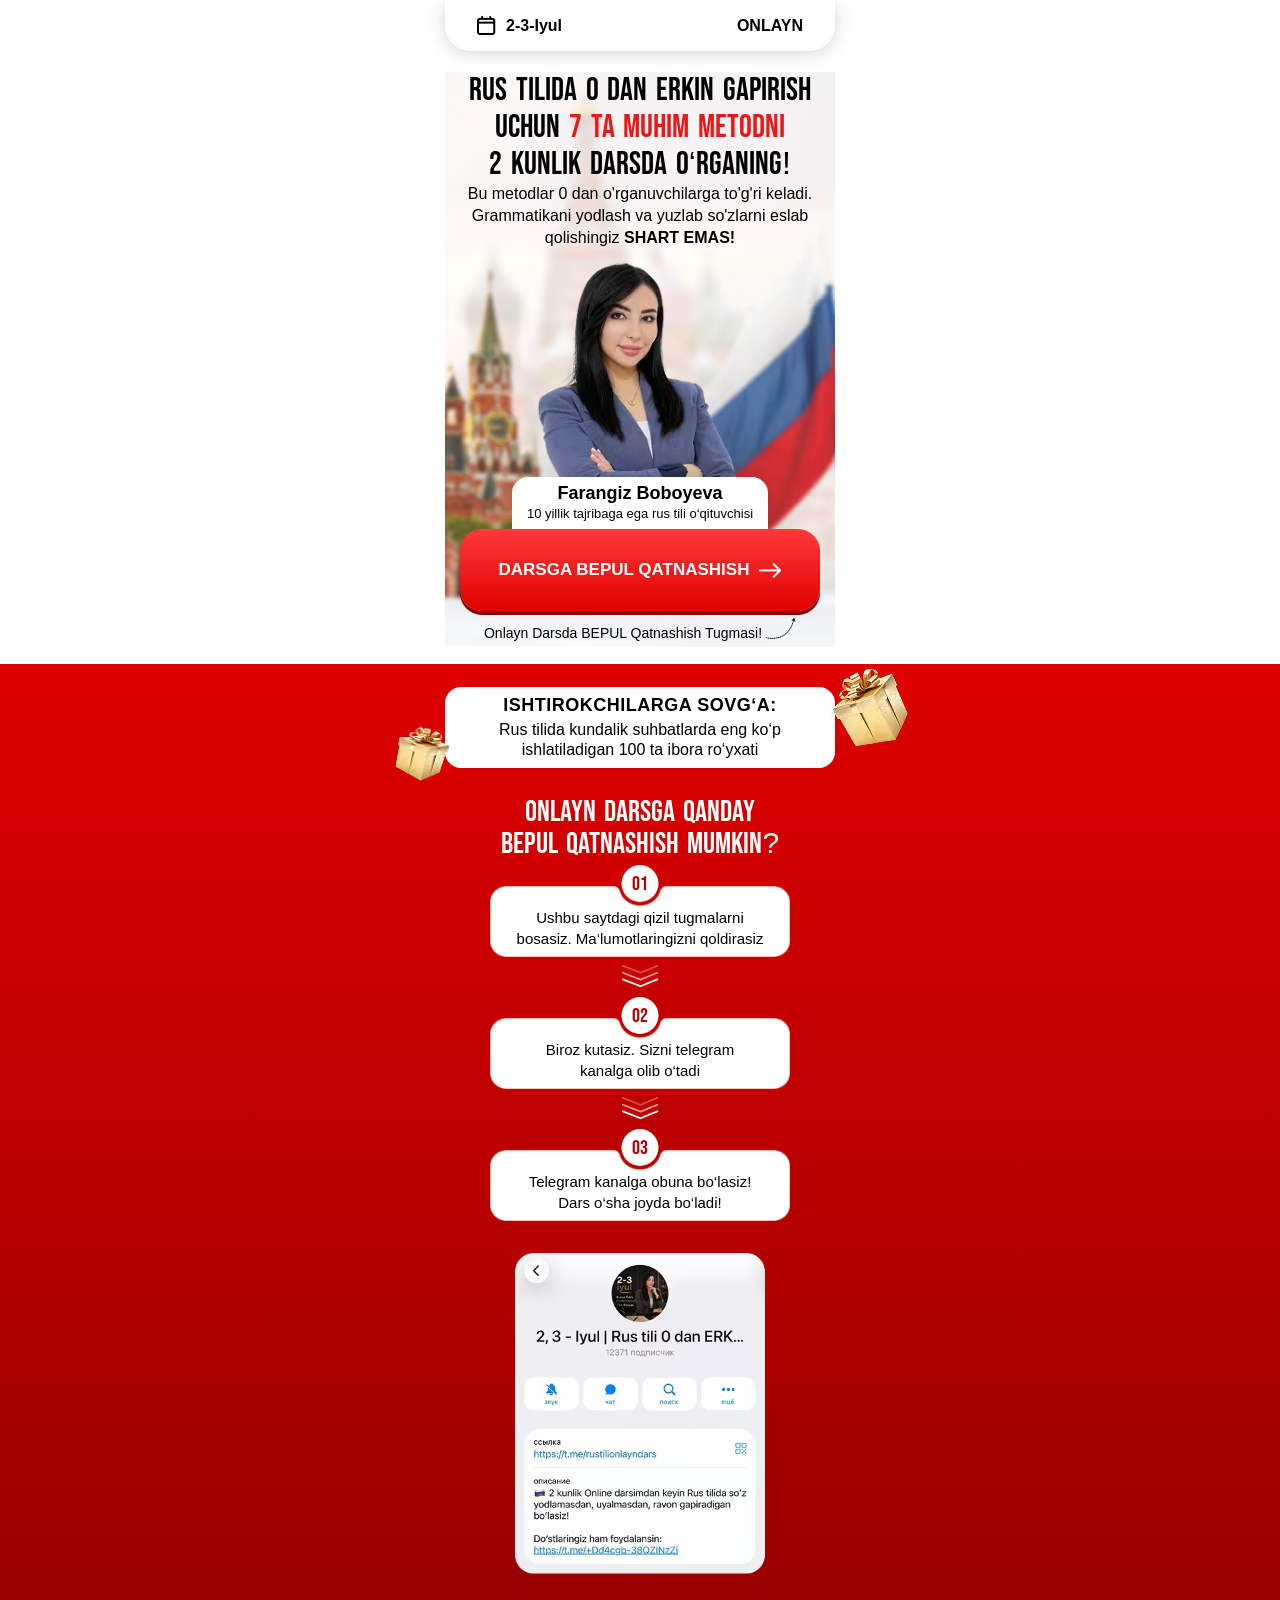
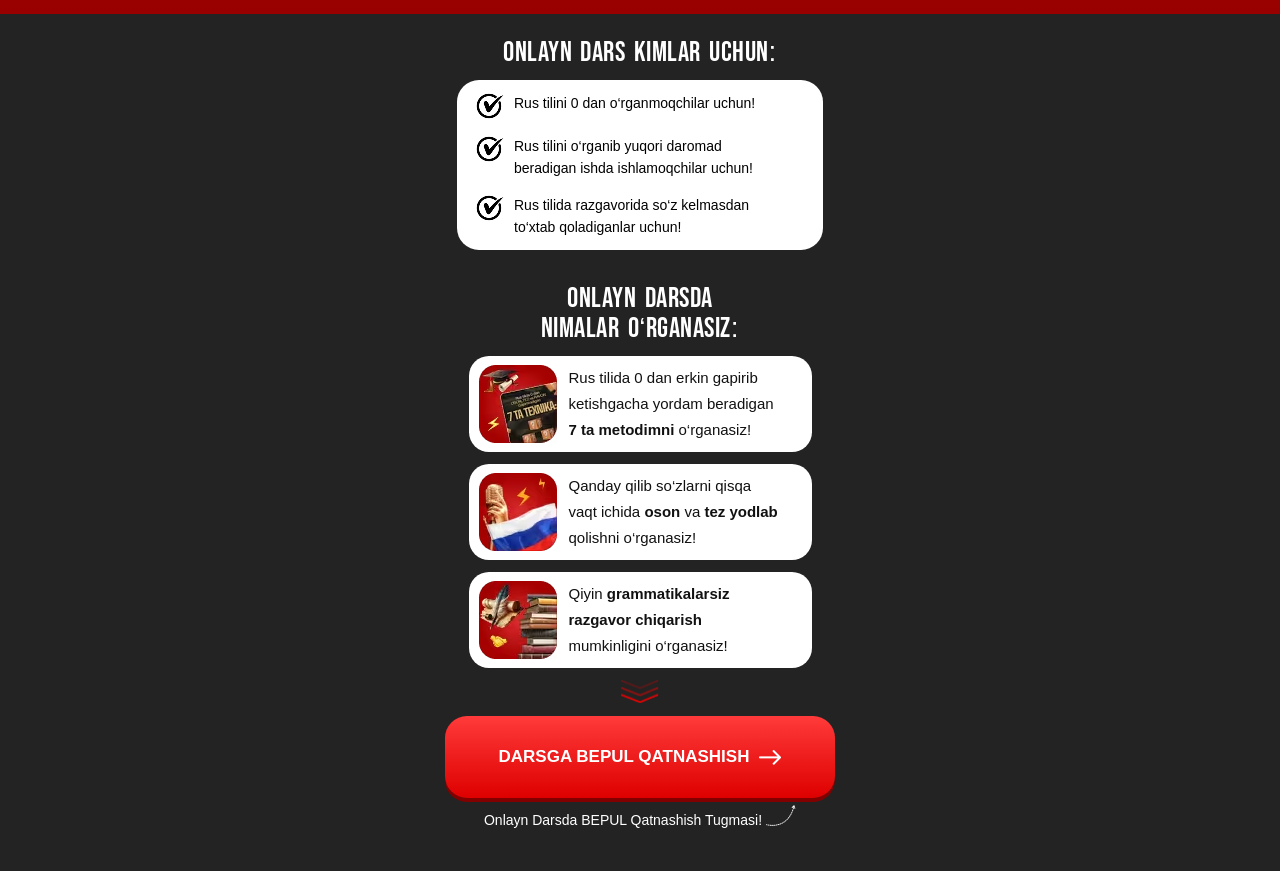
==== index.html @ 533cd2e7 "start" ====
<!doctype html>
<html lang="uz">

<head>
  <meta charset="UTF-8" />
  <meta name="viewport" content="width=device-width, initial-scale=1.0" />
  <title>2-3-Iyul</title>
  <style>
    *{margin:0;padding:0;box-sizing:border-box}html{overflow-x:hidden}body{background:#fff;color:#000;font-size:16px;font-family:Inter, sans-serif;overflow-x:hidden}.container{max-width:390px;margin:0 auto}.header{display:flex;align-items:center;justify-content:space-between;padding:16px 32px 16px 32px;background:#fff;border-bottom-left-radius:25px;border-bottom-right-radius:25px;box-shadow:0px 2px 17.8px 0px #0000002b;max-width:390px;width:100%;margin:0 auto}.header__item{display:flex;align-items:center;justify-content:center;gap:10px}.header__item span{font-weight:600}.hero{position:relative;max-width:390px;width:100%;margin:0 auto;margin-top:21px;background:url( "../images/bg.avif" ) center / cover no-repeat;background-position:100% 75%;max-height:575px;min-height:555px}.hero__media{position:relative;margin-top:-40px}.hero__media img{display:block;width:100%;height:auto;object-fit:cover}.cta{position:relative;display:flex;flex-direction:column;align-items:center;transform:translateY(-170px);margin-bottom:-170px;padding:0 15px}.cta .cta__btn{margin-top:-30px}.cta__top{position:relative;z-index:1;display:flex;flex-direction:column;align-items:center;gap:2px;width:auto;padding:6px 15px 38px;background:#fff;border-radius:16px;box-shadow:0 2px 17.8px rgba(0, 0, 0, 0.17);text-align:center}.cta__top strong{font-size:18px;font-weight:700}.cta__top span{font-size:13px;color:#000}.cta__btn{position:relative;z-index:2;display:flex;align-items:center;justify-content:center;gap:10px;width:100%;background:linear-gradient(180deg, #ff3a3a 0%, #de0000 100%);border-radius:22px;box-shadow:0px 4px 0px 0px #830000;border:none;outline:none;padding:30px}.cta__btn span{font-family:Inter, sans-serif;font-weight:700;font-size:clamp(14px, 4vw, 17px);line-height:22.08px;letter-spacing:0%;text-align:center;vertical-align:middle;white-space:nowrap;color:#fff;text-decoration:none;text-transform:uppercase}.cta__bottom{position:relative;z-index:1;display:flex;align-items:center;justify-content:center;text-align:center;font-size:clamp(8px, 4vw, 14px);margin-top:10px;gap:4px}.cta__bottom img{transform:translateY(-4px)}.hero h1{font-family:"Bebas Neue" , sans-serif;font-weight:400;font-size:clamp(26px, 8vw, 32px);line-height:37px;text-align:center;text-transform:uppercase}.hero h1 span{color:#ec1818}.hero p{font-family:"Inter" , sans-serif;font-weight:400;font-size:clamp(14px, 4vw, 16px);line-height:22.08px;letter-spacing:0%;text-align:center}
  </style>
  <link rel="stylesheet" href="./css/main.css" media="print" onload="this.media = 'all'" />
  <noscript>
    <link rel="stylesheet" href="./css/main.css" />
  </noscript>
</head>

<body>
  <main>
    <section class="home">
      <div class="header">
        <div class="header__item">
          <img src="./images/calendar.png" alt="calendar" width="19" height="19" loading="lazy" decoding="async" />
          <span>2-3-Iyul</span>
        </div>
        <div class="header__item">
          <span>ONLAYN</span>
        </div>
      </div>
      <div class="hero">
        <h1>
          RUS TILIDA 0 DAN ERKIN GAPIRISH <br />
          UCHUN <span>7 TA MUHIM METODNI</span> <br />
          2 KUNLIK DARSDA O‘RGANING!
        </h1>
        <p>
          Bu metodlar 0 dan o'rganuvchilarga to'g'ri keladi. <br />
          Grammatikani yodlash va yuzlab so'zlarni eslab <br />
          qolishingiz <b>SHART EMAS!</b>
        </p>
        <div class="hero__media">
          <img src="./images/speaker.avif" alt="Farangiz Boboyeva" width="390" height="360" loading="lazy"
            decoding="async" />
        </div>
      </div>
      <div class="cta container">
        <div class="cta__top">
          <strong>Farangiz Boboyeva</strong>
          <span>10 yillik tajribaga ega rus tili o‘qituvchisi</span>
        </div>
        <button href="#" class="cta__btn registerBtn">
          <span>DARSGA BEPUL QATNASHISH</span>
          <img src="./images/btn.png" alt="" width="22" height="15" loading="lazy" decoding="async">
        </button>
        <div class="cta__bottom">
          <span>Onlayn Darsda BEPUL Qatnashish Tugmasi!</span>
          <img src="./images/arrow.png" alt="" width="30" height="23" loading="lazy" decoding="async">
        </div>
      </div>
    </section>

    <div class="steps">
      <div class="container">
        <div class="gift">
          <img class="gift__icon gift__icon--left" src="./images/gift.avif" alt="gift" width="64" height="64"
            loading="lazy" decoding="async" />
          <img class="gift__icon gift__icon--right" src="./images/gift-2.avif" alt="gift" width="99" height="103"
            loading="lazy" decoding="async" />
          <h2>ISHTIROKCHILARGA SOVG‘A:</h2>
          <p>
            Rus tilida kundalik suhbatlarda eng ko‘p <br />
            ishlatiladigan 100 ta ibora ro‘yxati
          </p>
        </div>

        <h3 class="steps__title">
          ONLAYN DARSGA QANDAY <br />
          BEPUL QATNASHISH MUMKIN?
        </h3>

        <ul class="steps__list">
          <li class="step">
            <img class="step__bg" src="./images/item-bg.avif" alt="" width="320" height="81" loading="lazy"
              decoding="async" />
            <span class="step__num">01</span>
            <p>
              Ushbu saytdagi qizil tugmalarni <br />
              bosasiz. Ma‘lumotlaringizni qoldirasiz
            </p>
          </li>
          <li class="img">
            <img src="./images/down.png" width="39" height="23" alt="" loading="lazy" decoding="async">
          </li>
          <li class="step">
            <img class="step__bg" src="./images/item-bg.avif" alt="" width="320" height="81" loading="lazy"
              decoding="async" />
            <span class="step__num">02</span>
            <p>
              Biroz kutasiz. Sizni telegram <br />
              kanalga olib o‘tadi
            </p>

          </li>
          <li class="img">
            <img src="./images/down.png" width="39" height="23" alt="" loading="lazy" decoding="async">
          </li>

          <li class="step">
            <img class="step__bg" src="./images/item-bg.avif" alt="" width="320" height="81" loading="lazy"
              decoding="async" />
            <span class="step__num">03</span>
            <p>
              Telegram kanalga obuna bo‘lasiz! <br />
              Dars o‘sha joyda bo‘ladi!
            </p>
          </li>
        </ul>

        <div class="steps__screen">
          <img src="./images/telegram.avif" alt="Telegram kanal" width="250" height="320" loading="lazy"
            decoding="async" />
        </div>
      </div>
    </div>

    <div class="info">
      <div class="container">
        <h3 class="info__title">ONLAYN DARS KIMLAR UCHUN:</h3>
        <ul class="checklist">
          <li>
            <img src="./images/check.png" alt="" width="28" height="28" loading="lazy" decoding="async" />
            <p>Rus tilini 0 dan o‘rganmoqchilar uchun!</p>
          </li>
          <li>
            <img src="./images/check.png" alt="" width="" height="" loading="lazy" decoding="async" width="28"
              height="28" loading="lazy" decoding="async" />
            <p>
              Rus tilini o‘rganib yuqori daromad <br />
              beradigan ishda ishlamoqchilar uchun!
            </p>
          </li>
          <li>
            <img src="./images/check.png" alt="" width="28" height="28" loading="lazy" decoding="async" />
            <p>
              Rus tilida razgavorida so‘z kelmasdan <br />
              to‘xtab qoladiganlar uchun!
            </p>
          </li>
        </ul>

        <h3 class="info__title">
          ONLAYN DARSDA <br />
          NIMALAR O‘RGANASIZ:
        </h3>
        <ul class="learn">
          <li class="learn__item">
            <img src="./images/learn-1.avif" alt="" width="78" height="78" loading="lazy" decoding="async" />
            <p>
              Rus tilida 0 dan erkin gapirib <br />
              ketishgacha yordam beradigan <br />
              <strong>7 ta metodimni</strong> o‘rganasiz!
            </p>
          </li>
          <li class="learn__item">
            <img src="./images/learn-2.avif" alt="" width="78" height="78" loading="lazy" decoding="async" />
            <p>
              Qanday qilib so‘zlarni qisqa <br />
              vaqt ichida <strong>oson</strong> va <strong>tez yodlab</strong> <br />
              qolishni o‘rganasiz!
            </p>
          </li>
          <li class="learn__item">
            <img src="./images/learn-3.avif" alt="" width="78" height="78" loading="lazy" decoding="async" />
            <p>
              Qiyin <strong>grammatikalarsiz</strong> <br />
              <strong>razgavor chiqarish</strong> <br />
              mumkinligini o‘rganasiz!
            </p>
          </li>
        </ul>

        <div class="info__chevron">
          <img src="./images/red-down.png" alt="" width="40" height="40" loading="lazy" decoding="async" />
        </div>

        <button class="cta__btn registerBtn">
          <span>DARSGA BEPUL QATNASHISH</span>
          <img src="./images/btn.png" alt="" width="22" height="15" loading="lazy" decoding="async">
        </button>
        <p class="info__note"><span>Onlayn Darsda BEPUL Qatnashish Tugmasi!</span> <img src="./images/arrow-white.png"
            alt="" width="30" height="23" decoding="async" loading="lazy"></p>
      </div>
    </div>
  </main>
  <!-- Modal -->
  <div id="registrationModal" class="homeModal" style="display: none">
    <div class="homeModalOverlay"></div>
    <div class="homeFormContainer">
      <button class="closeButton" id="closeModalBtn">
        <svg xmlns="http://www.w3.org/2000/svg" width="16" height="16" viewBox="0 0 12 12" fill="none">
          <path d="M1 11L11 1M1 1.00001L11 11" stroke="currentColor" stroke-width="1.5" stroke-linecap="round" />
        </svg>
      </button>
      <div class="homeFormTop">
        <h1 class="homeFormTopTitle">
          Ro'yxatdan o'tish uchun ma'lumotlaringizni kiriting!
        </h1>
      </div>
      <form id="registrationForm" name="contact-form">
        <!-- ISM -->
        <div class="HomeFormRow">
          <label class="HomeFormRowLabel" for="name">Ismingiz:</label>
          <input class="HomeFormRowInput" type="text" id="name" name="name" placeholder="Ismingizni kiriting"
            autocomplete="name" />
          <p class="homeFormErrorText" id="nameError" style="display: none">
            ❌ Ismingizni kiriting!
          </p>
        </div>

        <!-- TELEFON -->
        <div class="HomeFormRow">
          <label class="HomeFormRowLabel" for="phone">Telefon raqamingiz:</label>

          <div class="phone-input-container">
            <!-- LEFT: country -->
            <button type="button" class="selected-country" id="selectedCountry">
              <span class="selected-flag" id="selectedCountryFlag">🇺🇿</span>

              <svg id="dropdownIcon" xmlns="http://www.w3.org/2000/svg" width="16" height="16" viewBox="0 0 24 24"
                fill="none" stroke="currentColor" stroke-width="2" stroke-linecap="round" stroke-linejoin="round">
                <polyline points="6 9 12 15 18 9"></polyline>
              </svg>
              <span class="selected-code" id="selectedCountryCodeText">+998</span>
            </button>

            <!-- dropdown -->
            <div class="country-dropdown" id="countryDropdown" style="display:none"></div>

            <!-- RIGHT: phone input (number span inside) -->
            <div class="phone-field">
              <input class="HomeFormRowInput phone-input" type="tel" id="phone" name="phone" inputmode="numeric"
                placeholder="88 888 88 88" autocomplete="tel"
                style="border: none; background-color: transparent;padding-left: 5px;" />
            </div>
          </div>

          <p class="homeFormErrorText" id="phoneError" style="display:none">
            ❌ Telefon raqam mos emas!
          </p>
        </div>


        <button type="submit" class="HomeFormBtn" id="submitBtn">
          DAVOM ETISH
        </button>
      </form>
    </div>
  </div>
</body>
<script defer src="./js/phoneFormatter.js"></script>
<script defer src="./js/app.js"></script>

</html>
---- css/main.css ----
@font-face{font-family:Bebas Neue;src:url( "../fonts/BebasNeue-Regular\(AZ09\).woff2" );font-display:swap;font-weight:normal}.steps{margin-top:20px;padding:23px 18px 40px;background:linear-gradient(180deg, #DE0000 0%, #980000 100%);color:#fff}.gift{max-width:390px;margin:0 auto;position:relative;text-align:center;padding:8px 20px;background:#fff;border-radius:16px}.gift__icon{position:absolute}.gift__icon--left{bottom:-18px;left:-14%}.gift__icon--right{top:-30px;right:-22%}.gift h2{position:relative;color:#000;font-family:"Inter" , sans-serif;font-weight:600;font-size:clamp(14px, 4.5vw, 18px);letter-spacing:0.5px;text-transform:uppercase;margin-bottom:4px}.gift p{position:relative;z-index:1;color:#000;font-size:clamp(12px, 4vw, 16px);line-height:20px}.steps__title{margin-top:28px;font-family:"Bebas Neue" , sans-serif;font-weight:400;font-size:30px;line-height:32px;text-align:center;text-transform:uppercase}.steps__list{list-style:none;margin-top:26px;display:flex;flex-direction:column;justify-content:center;align-items:center}.steps__list .img{margin-top:8px;margin-bottom:26px}.step{position:relative;padding:21px 20px 8px 20px;text-align:center;max-width:300px;width:100%;margin:0 auto}.step__bg{position:absolute;inset:0;z-index:0;width:100%;height:100%;object-fit:fill}.step__num{position:absolute;z-index:2;top:-21px;left:50%;transform:translateX(-50%);display:flex;align-items:center;justify-content:center;width:37px;height:37px;border-radius:50%;background:#fff;color:#B40000;font-family:"Bebas Neue" , sans-serif;font-size:20px}.step p{position:relative;z-index:1;color:#000;font-size:clamp(12px, 4vw, 15px);line-height:21px}.steps__screen{margin-top:32px}.steps__screen img{display:block;width:100%;max-width:250px;margin:0 auto;height:auto;border-radius:16px}.info{padding:24px 12px 40px;background:#232323;color:#fff}.info__title{max-width:390px;margin:0 auto;font-family:"Bebas Neue" , sans-serif;font-weight:400;font-size:28px;line-height:30px;text-align:center;text-transform:uppercase;letter-spacing:0.5px}.checklist{list-style:none;padding:12px 19px;background:#fff;border-radius:22px;display:flex;flex-direction:column;gap:15px;max-width:366px;width:100%;margin:12px auto 34px}.checklist li{display:flex;align-items:flex-start;gap:10px}.checklist img{flex-shrink:0;width:28px;height:28px}.checklist p{color:#000;font-size:clamp(11px, 4vw, 14px);line-height:22px}.learn{list-style:none;margin-top:12px;display:flex;flex-direction:column;gap:12px}.learn__item{display:flex;align-items:center;gap:12px;padding:9px 10px;background:#fff;border-radius:20px;max-width:343px;width:100%;margin:0 auto}.learn__item p{color:#111;font-size:clamp(11px, 3vw, 15px);line-height:26px}.learn__item strong{font-weight:700}.info__chevron{display:flex;justify-content:center;margin:12px 0 12px}.info__chevron img{width:40px;height:auto}.info__note{margin-top:10px;text-align:center;display:flex;align-items:center;justify-content:center;white-space:nowrap;font-size:clamp(10px, 3.5vw, 14px);color:#fff;gap:4px}.info__note img{transform:translateY(-4px)}@media (max-width:360px){.checklist{padding:12px}}
.homeModal, .homeModalOverlay {position: fixed;top: 0;height: 100vh;width: 100%;left: 0;}.homeModal {z-index: 30;justify-content: center;align-items: center;display: flex;}.homeModalOverlay {background-color: rgba(0, 0, 0, 0.3);backdrop-filter: blur(5px);}.homeFormContainer {position: relative;z-index: 30;background-color: #fff;color: #000;border-radius: 8px;padding: 20px 40px 40px;width: 100%;max-width: 520px;box-shadow: 0 4px 12px rgba(0, 0, 0, 0.1);margin: 0 20px;position: fixed;top: 50%;left: 50%;transform: translate(-50%, -50%);}.homeFormTop {display: flex;justify-content: space-between;}.homeFormTopTitle {font-family: Inter, sans-serif;font-size: clamp(21px, 6.6vw, 24px);margin: 0 0 20px;color: #000;font-weight: 600;text-align: center;margin-left: auto;margin-right: auto;}.closeButton {background: 0 0;border: none;cursor: pointer;padding: 4px;justify-content: center;align-items: center;display: flex;position: absolute;top: 20px;right: 20px;color: #000;}.homeFormErrorText {color: #e53e3e;margin-bottom: 12px;font-size: 14px;font-family: system-ui, -apple-system, BlinkMacSystemFont, "Segoe UI", sans-serif;padding-top: 5px;padding-bottom: 5px;}.HomeFormRowInput, .HomeFormRowLabel {font-family: system-ui, -apple-system, BlinkMacSystemFont, "Segoe UI", sans-serif;font-size: 18px;}.HomeFormRow {margin-bottom: 20px;}.HomeFormRowLabel {display: block;margin-bottom: 6px;color: #000;}.HomeFormRowInput {width: 100%;padding: 10px 16px;border: 1px solid #c9c9c9;min-height: 48px;background-color: #f3f7f8;border-radius: 6px;font-weight: 400;outline: 0;height: 50px;transition: border-color 0.2s;}.HomeFormRowInput:focus {border-color: #e71f1f;}.HomeFormRowInput::placeholder {color: #aaa;}.HomeFormBtn {font-family: sans-serif;height: 60px;width: 100%;cursor: pointer;border-radius: 10px;background-color: #e71f1f;transition: 0.3s;font-weight: 700;font-size: 28px;color: white;text-transform: uppercase;border: none;position: relative;display: flex;align-items: center;justify-content: center;}.phone-input-container {display: flex;align-items: center;position: relative;border: 1px solid #c9c9c9;background-color: transparent;border-radius: 6px;}.phone-input-container:focus {border-color: #e71f1f;}.selected-code {display: flex;margin-left: 10px;}.country-selector {position: relative;margin-right: 10px;}.selected-country {display: flex;align-items: center;padding: 10px;padding-right: 0;border-radius: 6px;cursor: pointer;min-height: 50px;font-family: sans-serif !important;font-size: 18px;font-weight: 400 !important;min-width: max-content;border: none;background-color: transparent;}.country-dropdown {position: absolute;top: 110%;left: 0;width: 100%;background-color: #fff;border: 1px solid #c9c9c9;border-radius: 6px;box-shadow: 0 4px 12px rgba(0, 0, 0, 0.1);z-index: 40;max-height: 200px;overflow-y: auto;font-family: sans-serif !important;font-weight: 400 !important;}.country-option {display: flex;justify-content: space-between;align-items: center;padding: 10px;cursor: pointer;font-family: sans-serif;font-weight: 400 !important;}.country-option:hover {background-color: #f3f7f8;}.country-option.selected {background-color: #e6f0fa;}@media screen and (max-width: 768px) {.homeFormContainer {max-width: 100%;padding: 80px 20px 20px;margin: 0;border-radius: 6px;height: 100vh;}.homeFormTopTitle {text-align: center;max-width: 408px;margin-left: auto;margin-right: auto;font-weight: 700;margin-bottom: 15px;}.homeFormTop {flex-direction: column;align-items: flex-start;}.closeButton {width: 100%;height: 50px;background-color: #000;color: #fff;padding-right: 20px;top: 0;left: 0;justify-content: end;}.homeFormErrorText {font-size: 12px;margin-bottom: 8px;}.HomeFormRowLabel {margin-bottom: 6px;}.HomeFormRowInput {padding: 0 12px;min-height: 40px;background-color: transparent;}.HomeFormRowInput::placeholder {color: #a3a3a3;}.HomeFormBtn {font-size: 18px;font-weight: 700;margin-top: 24px;}}@media screen and (max-width: 480px) {.homeFormContainer {max-width: 100%;padding: 80px 20px 20px;margin: 0;border-radius: 6px;height: 100vh;}.homeFormTopTitle {text-align: center;margin: 0 auto 15px;}.homeFormErrorText {font-size: 12px;margin-bottom: 8px;}.HomeFormRowLabel {margin-bottom: 6px;}.HomeFormRowInput {padding: 0 12px;min-height: 40px;background-color: transparent;border-radius: 10px;}.HomeFormRowInput::placeholder {color: #a3a3a3;}.HomeFormBtn {font-size: 16px;padding: 10px 0;margin-top: 24px;height: 50px;}}
---- css/main.css ----
@font-face{font-family:Bebas Neue;src:url( "../fonts/BebasNeue-Regular\(AZ09\).woff2" );font-display:swap;font-weight:normal}.steps{margin-top:20px;padding:23px 18px 40px;background:linear-gradient(180deg, #DE0000 0%, #980000 100%);color:#fff}.gift{max-width:390px;margin:0 auto;position:relative;text-align:center;padding:8px 20px;background:#fff;border-radius:16px}.gift__icon{position:absolute}.gift__icon--left{bottom:-18px;left:-14%}.gift__icon--right{top:-30px;right:-22%}.gift h2{position:relative;color:#000;font-family:"Inter" , sans-serif;font-weight:600;font-size:clamp(14px, 4.5vw, 18px);letter-spacing:0.5px;text-transform:uppercase;margin-bottom:4px}.gift p{position:relative;z-index:1;color:#000;font-size:clamp(12px, 4vw, 16px);line-height:20px}.steps__title{margin-top:28px;font-family:"Bebas Neue" , sans-serif;font-weight:400;font-size:30px;line-height:32px;text-align:center;text-transform:uppercase}.steps__list{list-style:none;margin-top:26px;display:flex;flex-direction:column;justify-content:center;align-items:center}.steps__list .img{margin-top:8px;margin-bottom:26px}.step{position:relative;padding:21px 20px 8px 20px;text-align:center;max-width:300px;width:100%;margin:0 auto}.step__bg{position:absolute;inset:0;z-index:0;width:100%;height:100%;object-fit:fill}.step__num{position:absolute;z-index:2;top:-21px;left:50%;transform:translateX(-50%);display:flex;align-items:center;justify-content:center;width:37px;height:37px;border-radius:50%;background:#fff;color:#B40000;font-family:"Bebas Neue" , sans-serif;font-size:20px}.step p{position:relative;z-index:1;color:#000;font-size:clamp(12px, 4vw, 15px);line-height:21px}.steps__screen{margin-top:32px}.steps__screen img{display:block;width:100%;max-width:250px;margin:0 auto;height:auto;border-radius:16px}.info{padding:24px 12px 40px;background:#232323;color:#fff}.info__title{max-width:390px;margin:0 auto;font-family:"Bebas Neue" , sans-serif;font-weight:400;font-size:28px;line-height:30px;text-align:center;text-transform:uppercase;letter-spacing:0.5px}.checklist{list-style:none;padding:12px 19px;background:#fff;border-radius:22px;display:flex;flex-direction:column;gap:15px;max-width:366px;width:100%;margin:12px auto 34px}.checklist li{display:flex;align-items:flex-start;gap:10px}.checklist img{flex-shrink:0;width:28px;height:28px}.checklist p{color:#000;font-size:clamp(11px, 4vw, 14px);line-height:22px}.learn{list-style:none;margin-top:12px;display:flex;flex-direction:column;gap:12px}.learn__item{display:flex;align-items:center;gap:12px;padding:9px 10px;background:#fff;border-radius:20px;max-width:343px;width:100%;margin:0 auto}.learn__item p{color:#111;font-size:clamp(11px, 3vw, 15px);line-height:26px}.learn__item strong{font-weight:700}.info__chevron{display:flex;justify-content:center;margin:12px 0 12px}.info__chevron img{width:40px;height:auto}.info__note{margin-top:10px;text-align:center;display:flex;align-items:center;justify-content:center;white-space:nowrap;font-size:clamp(10px, 3.5vw, 14px);color:#fff;gap:4px}.info__note img{transform:translateY(-4px)}@media (max-width:360px){.checklist{padding:12px}}
.homeModal, .homeModalOverlay {position: fixed;top: 0;height: 100vh;width: 100%;left: 0;}.homeModal {z-index: 30;justify-content: center;align-items: center;display: flex;}.homeModalOverlay {background-color: rgba(0, 0, 0, 0.3);backdrop-filter: blur(5px);}.homeFormContainer {position: relative;z-index: 30;background-color: #fff;color: #000;border-radius: 8px;padding: 20px 40px 40px;width: 100%;max-width: 520px;box-shadow: 0 4px 12px rgba(0, 0, 0, 0.1);margin: 0 20px;position: fixed;top: 50%;left: 50%;transform: translate(-50%, -50%);}.homeFormTop {display: flex;justify-content: space-between;}.homeFormTopTitle {font-family: Inter, sans-serif;font-size: clamp(21px, 6.6vw, 24px);margin: 0 0 20px;color: #000;font-weight: 600;text-align: center;margin-left: auto;margin-right: auto;}.closeButton {background: 0 0;border: none;cursor: pointer;padding: 4px;justify-content: center;align-items: center;display: flex;position: absolute;top: 20px;right: 20px;color: #000;}.homeFormErrorText {color: #e53e3e;margin-bottom: 12px;font-size: 14px;font-family: system-ui, -apple-system, BlinkMacSystemFont, "Segoe UI", sans-serif;padding-top: 5px;padding-bottom: 5px;}.HomeFormRowInput, .HomeFormRowLabel {font-family: system-ui, -apple-system, BlinkMacSystemFont, "Segoe UI", sans-serif;font-size: 18px;}.HomeFormRow {margin-bottom: 20px;}.HomeFormRowLabel {display: block;margin-bottom: 6px;color: #000;}.HomeFormRowInput {width: 100%;padding: 10px 16px;border: 1px solid #c9c9c9;min-height: 48px;background-color: #f3f7f8;border-radius: 6px;font-weight: 400;outline: 0;height: 50px;transition: border-color 0.2s;}.HomeFormRowInput:focus {border-color: #e71f1f;}.HomeFormRowInput::placeholder {color: #aaa;}.HomeFormBtn {font-family: sans-serif;height: 60px;width: 100%;cursor: pointer;border-radius: 10px;background-color: #e71f1f;transition: 0.3s;font-weight: 700;font-size: 28px;color: white;text-transform: uppercase;border: none;position: relative;display: flex;align-items: center;justify-content: center;}.phone-input-container {display: flex;align-items: center;position: relative;border: 1px solid #c9c9c9;background-color: transparent;border-radius: 6px;}.phone-input-container:focus {border-color: #e71f1f;}.selected-code {display: flex;margin-left: 10px;}.country-selector {position: relative;margin-right: 10px;}.selected-country {display: flex;align-items: center;padding: 10px;padding-right: 0;border-radius: 6px;cursor: pointer;min-height: 50px;font-family: sans-serif !important;font-size: 18px;font-weight: 400 !important;min-width: max-content;border: none;background-color: transparent;}.country-dropdown {position: absolute;top: 110%;left: 0;width: 100%;background-color: #fff;border: 1px solid #c9c9c9;border-radius: 6px;box-shadow: 0 4px 12px rgba(0, 0, 0, 0.1);z-index: 40;max-height: 200px;overflow-y: auto;font-family: sans-serif !important;font-weight: 400 !important;}.country-option {display: flex;justify-content: space-between;align-items: center;padding: 10px;cursor: pointer;font-family: sans-serif;font-weight: 400 !important;}.country-option:hover {background-color: #f3f7f8;}.country-option.selected {background-color: #e6f0fa;}@media screen and (max-width: 768px) {.homeFormContainer {max-width: 100%;padding: 80px 20px 20px;margin: 0;border-radius: 6px;height: 100vh;}.homeFormTopTitle {text-align: center;max-width: 408px;margin-left: auto;margin-right: auto;font-weight: 700;margin-bottom: 15px;}.homeFormTop {flex-direction: column;align-items: flex-start;}.closeButton {width: 100%;height: 50px;background-color: #000;color: #fff;padding-right: 20px;top: 0;left: 0;justify-content: end;}.homeFormErrorText {font-size: 12px;margin-bottom: 8px;}.HomeFormRowLabel {margin-bottom: 6px;}.HomeFormRowInput {padding: 0 12px;min-height: 40px;background-color: transparent;}.HomeFormRowInput::placeholder {color: #a3a3a3;}.HomeFormBtn {font-size: 18px;font-weight: 700;margin-top: 24px;}}@media screen and (max-width: 480px) {.homeFormContainer {max-width: 100%;padding: 80px 20px 20px;margin: 0;border-radius: 6px;height: 100vh;}.homeFormTopTitle {text-align: center;margin: 0 auto 15px;}.homeFormErrorText {font-size: 12px;margin-bottom: 8px;}.HomeFormRowLabel {margin-bottom: 6px;}.HomeFormRowInput {padding: 0 12px;min-height: 40px;background-color: transparent;border-radius: 10px;}.HomeFormRowInput::placeholder {color: #a3a3a3;}.HomeFormBtn {font-size: 16px;padding: 10px 0;margin-top: 24px;height: 50px;}}
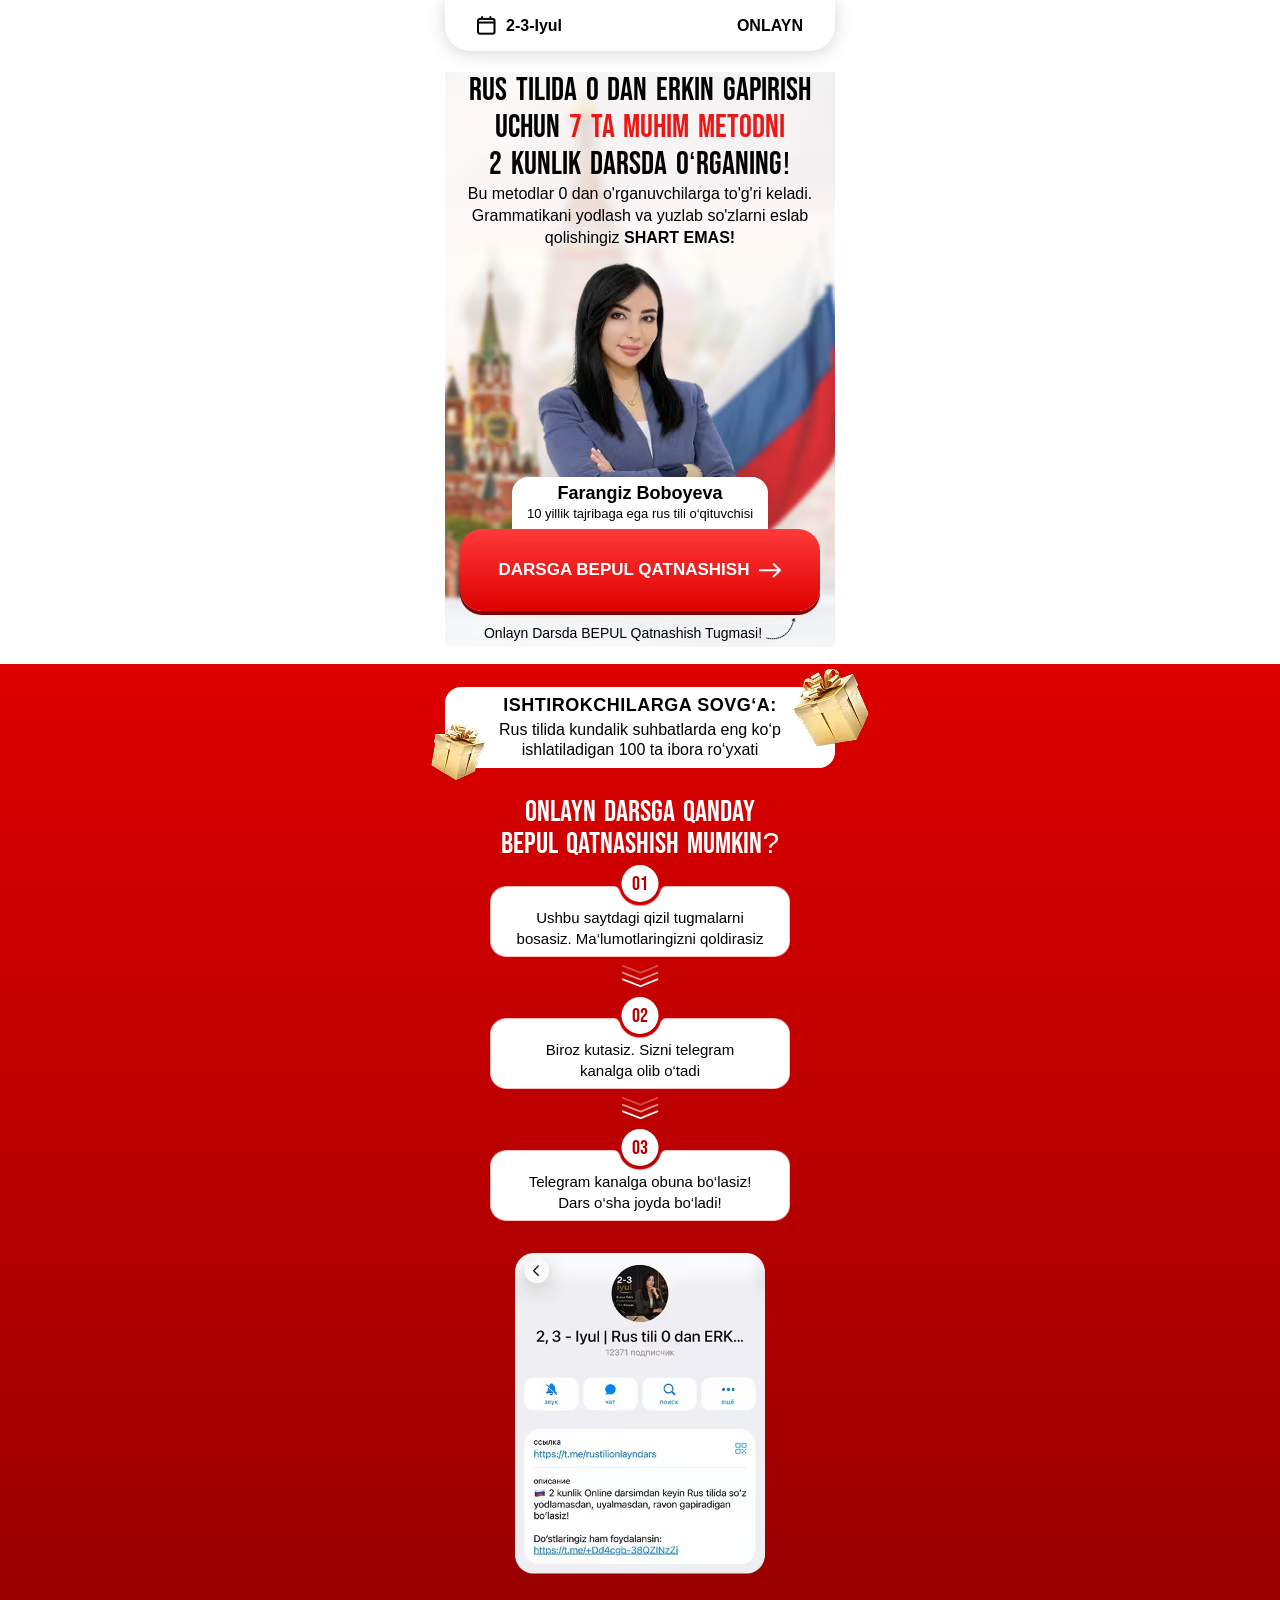
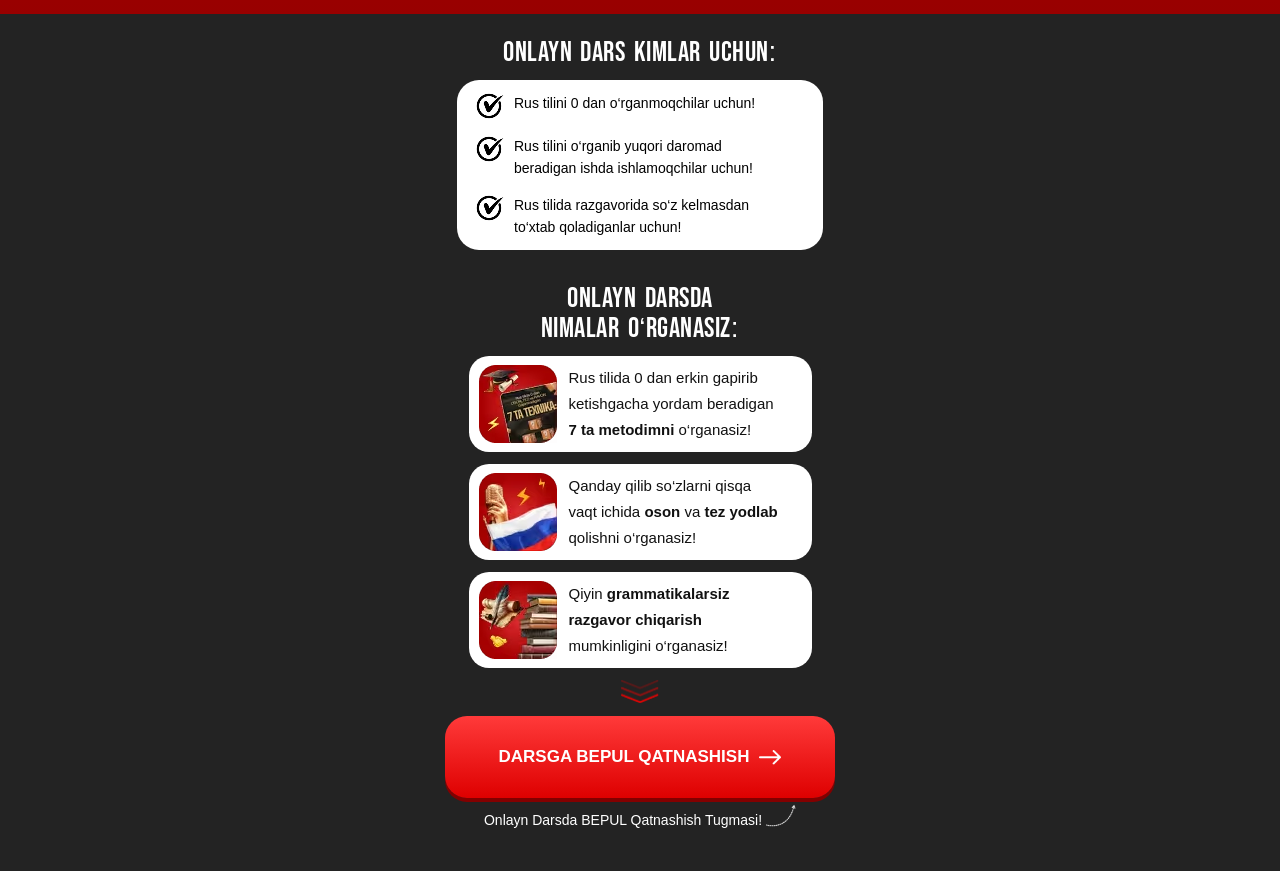
==== commit 63bbef7c: "start" ====
--- a/index.html
+++ b/index.html
@@ -61,7 +61,7 @@
     <div class="steps">
       <div class="container">
         <div class="gift">
-          <img class="gift__icon gift__icon--left" src="./images/gift.avif" alt="gift" width="64" height="64"
+          <img class="gift__icon gift__icon--left" src="./images/gift.avif" alt="gift" width="63" height="68"
             loading="lazy" decoding="async" />
           <img class="gift__icon gift__icon--right" src="./images/gift-2.avif" alt="gift" width="99" height="103"
             loading="lazy" decoding="async" />
--- a/css/main.css
+++ b/css/main.css
@@ -1,2 +1,2 @@
-@font-face{font-family:Bebas Neue;src:url( "../fonts/BebasNeue-Regular\(AZ09\).woff2" );font-display:swap;font-weight:normal}.steps{margin-top:20px;padding:23px 18px 40px;background:linear-gradient(180deg, #DE0000 0%, #980000 100%);color:#fff}.gift{max-width:390px;margin:0 auto;position:relative;text-align:center;padding:8px 20px;background:#fff;border-radius:16px}.gift__icon{position:absolute}.gift__icon--left{bottom:-18px;left:-14%}.gift__icon--right{top:-30px;right:-22%}.gift h2{position:relative;color:#000;font-family:"Inter" , sans-serif;font-weight:600;font-size:clamp(14px, 4.5vw, 18px);letter-spacing:0.5px;text-transform:uppercase;margin-bottom:4px}.gift p{position:relative;z-index:1;color:#000;font-size:clamp(12px, 4vw, 16px);line-height:20px}.steps__title{margin-top:28px;font-family:"Bebas Neue" , sans-serif;font-weight:400;font-size:30px;line-height:32px;text-align:center;text-transform:uppercase}.steps__list{list-style:none;margin-top:26px;display:flex;flex-direction:column;justify-content:center;align-items:center}.steps__list .img{margin-top:8px;margin-bottom:26px}.step{position:relative;padding:21px 20px 8px 20px;text-align:center;max-width:300px;width:100%;margin:0 auto}.step__bg{position:absolute;inset:0;z-index:0;width:100%;height:100%;object-fit:fill}.step__num{position:absolute;z-index:2;top:-21px;left:50%;transform:translateX(-50%);display:flex;align-items:center;justify-content:center;width:37px;height:37px;border-radius:50%;background:#fff;color:#B40000;font-family:"Bebas Neue" , sans-serif;font-size:20px}.step p{position:relative;z-index:1;color:#000;font-size:clamp(12px, 4vw, 15px);line-height:21px}.steps__screen{margin-top:32px}.steps__screen img{display:block;width:100%;max-width:250px;margin:0 auto;height:auto;border-radius:16px}.info{padding:24px 12px 40px;background:#232323;color:#fff}.info__title{max-width:390px;margin:0 auto;font-family:"Bebas Neue" , sans-serif;font-weight:400;font-size:28px;line-height:30px;text-align:center;text-transform:uppercase;letter-spacing:0.5px}.checklist{list-style:none;padding:12px 19px;background:#fff;border-radius:22px;display:flex;flex-direction:column;gap:15px;max-width:366px;width:100%;margin:12px auto 34px}.checklist li{display:flex;align-items:flex-start;gap:10px}.checklist img{flex-shrink:0;width:28px;height:28px}.checklist p{color:#000;font-size:clamp(11px, 4vw, 14px);line-height:22px}.learn{list-style:none;margin-top:12px;display:flex;flex-direction:column;gap:12px}.learn__item{display:flex;align-items:center;gap:12px;padding:9px 10px;background:#fff;border-radius:20px;max-width:343px;width:100%;margin:0 auto}.learn__item p{color:#111;font-size:clamp(11px, 3vw, 15px);line-height:26px}.learn__item strong{font-weight:700}.info__chevron{display:flex;justify-content:center;margin:12px 0 12px}.info__chevron img{width:40px;height:auto}.info__note{margin-top:10px;text-align:center;display:flex;align-items:center;justify-content:center;white-space:nowrap;font-size:clamp(10px, 3.5vw, 14px);color:#fff;gap:4px}.info__note img{transform:translateY(-4px)}@media (max-width:360px){.checklist{padding:12px}}
+@font-face{font-family:Bebas Neue;src:url( "../fonts/BebasNeue-Regular\(AZ09\).woff2" );font-display:swap;font-weight:normal}.steps{margin-top:20px;padding:23px 18px 40px;background:linear-gradient(180deg, #DE0000 0%, #980000 100%);color:#fff}.gift{max-width:390px;margin:0 auto;position:relative;text-align:center;padding:8px 20px;background:#fff;border-radius:16px}.gift__icon{position:absolute}.gift__icon--left{bottom:-18px;left:-5%}.gift__icon--right{top:-30px;right:-12%}.gift h2{position:relative;color:#000;font-family:"Inter" , sans-serif;font-weight:600;font-size:clamp(14px, 4.5vw, 18px);letter-spacing:0.5px;text-transform:uppercase;margin-bottom:4px}.gift p{position:relative;z-index:1;color:#000;font-size:clamp(12px, 4vw, 16px);line-height:20px}.steps__title{margin-top:28px;font-family:"Bebas Neue" , sans-serif;font-weight:400;font-size:30px;line-height:32px;text-align:center;text-transform:uppercase}.steps__list{list-style:none;margin-top:26px;display:flex;flex-direction:column;justify-content:center;align-items:center}.steps__list .img{margin-top:8px;margin-bottom:26px}.step{position:relative;padding:21px 20px 8px 20px;text-align:center;max-width:300px;width:100%;margin:0 auto}.step__bg{position:absolute;inset:0;z-index:0;width:100%;height:100%;object-fit:fill}.step__num{position:absolute;z-index:2;top:-21px;left:50%;transform:translateX(-50%);display:flex;align-items:center;justify-content:center;width:37px;height:37px;border-radius:50%;background:#fff;color:#B40000;font-family:"Bebas Neue" , sans-serif;font-size:20px}.step p{position:relative;z-index:1;color:#000;font-size:clamp(12px, 4vw, 15px);line-height:21px}.steps__screen{margin-top:32px}.steps__screen img{display:block;width:100%;max-width:250px;margin:0 auto;height:auto;border-radius:16px}.info{padding:24px 12px 40px;background:#232323;color:#fff}.info__title{max-width:390px;margin:0 auto;font-family:"Bebas Neue" , sans-serif;font-weight:400;font-size:28px;line-height:30px;text-align:center;text-transform:uppercase;letter-spacing:0.5px}.checklist{list-style:none;padding:12px 19px;background:#fff;border-radius:22px;display:flex;flex-direction:column;gap:15px;max-width:366px;width:100%;margin:12px auto 34px}.checklist li{display:flex;align-items:flex-start;gap:10px}.checklist img{flex-shrink:0;width:28px;height:28px}.checklist p{color:#000;font-size:clamp(11px, 4vw, 14px);line-height:22px}.learn{list-style:none;margin-top:12px;display:flex;flex-direction:column;gap:12px}.learn__item{display:flex;align-items:center;gap:12px;padding:9px 10px;background:#fff;border-radius:20px;max-width:343px;width:100%;margin:0 auto}.learn__item p{color:#111;font-size:clamp(11px, 3vw, 15px);line-height:26px}.learn__item strong{font-weight:700}.info__chevron{display:flex;justify-content:center;margin:12px 0 12px}.info__chevron img{width:40px;height:auto}.info__note{margin-top:10px;text-align:center;display:flex;align-items:center;justify-content:center;white-space:nowrap;font-size:clamp(10px, 3.5vw, 14px);color:#fff;gap:4px}.info__note img{transform:translateY(-4px)}@media(max-width: 380px){.gift__icon--left{left: -8%}.gift__icon--right{right: -18%}}@media (max-width:360px){.checklist{padding:12px} .gift__icon--left{left: -11%}.gift__icon--right{right: -22%}}
 .homeModal, .homeModalOverlay {position: fixed;top: 0;height: 100vh;width: 100%;left: 0;}.homeModal {z-index: 30;justify-content: center;align-items: center;display: flex;}.homeModalOverlay {background-color: rgba(0, 0, 0, 0.3);backdrop-filter: blur(5px);}.homeFormContainer {position: relative;z-index: 30;background-color: #fff;color: #000;border-radius: 8px;padding: 20px 40px 40px;width: 100%;max-width: 520px;box-shadow: 0 4px 12px rgba(0, 0, 0, 0.1);margin: 0 20px;position: fixed;top: 50%;left: 50%;transform: translate(-50%, -50%);}.homeFormTop {display: flex;justify-content: space-between;}.homeFormTopTitle {font-family: Inter, sans-serif;font-size: clamp(21px, 6.6vw, 24px);margin: 0 0 20px;color: #000;font-weight: 600;text-align: center;margin-left: auto;margin-right: auto;}.closeButton {background: 0 0;border: none;cursor: pointer;padding: 4px;justify-content: center;align-items: center;display: flex;position: absolute;top: 20px;right: 20px;color: #000;}.homeFormErrorText {color: #e53e3e;margin-bottom: 12px;font-size: 14px;font-family: system-ui, -apple-system, BlinkMacSystemFont, "Segoe UI", sans-serif;padding-top: 5px;padding-bottom: 5px;}.HomeFormRowInput, .HomeFormRowLabel {font-family: system-ui, -apple-system, BlinkMacSystemFont, "Segoe UI", sans-serif;font-size: 18px;}.HomeFormRow {margin-bottom: 20px;}.HomeFormRowLabel {display: block;margin-bottom: 6px;color: #000;}.HomeFormRowInput {width: 100%;padding: 10px 16px;border: 1px solid #c9c9c9;min-height: 48px;background-color: #f3f7f8;border-radius: 6px;font-weight: 400;outline: 0;height: 50px;transition: border-color 0.2s;}.HomeFormRowInput:focus {border-color: #e71f1f;}.HomeFormRowInput::placeholder {color: #aaa;}.HomeFormBtn {font-family: sans-serif;height: 60px;width: 100%;cursor: pointer;border-radius: 10px;background-color: #e71f1f;transition: 0.3s;font-weight: 700;font-size: 28px;color: white;text-transform: uppercase;border: none;position: relative;display: flex;align-items: center;justify-content: center;}.phone-input-container {display: flex;align-items: center;position: relative;border: 1px solid #c9c9c9;background-color: transparent;border-radius: 6px;}.phone-input-container:focus {border-color: #e71f1f;}.selected-code {display: flex;margin-left: 10px;}.country-selector {position: relative;margin-right: 10px;}.selected-country {display: flex;align-items: center;padding: 10px;padding-right: 0;border-radius: 6px;cursor: pointer;min-height: 50px;font-family: sans-serif !important;font-size: 18px;font-weight: 400 !important;min-width: max-content;border: none;background-color: transparent;}.country-dropdown {position: absolute;top: 110%;left: 0;width: 100%;background-color: #fff;border: 1px solid #c9c9c9;border-radius: 6px;box-shadow: 0 4px 12px rgba(0, 0, 0, 0.1);z-index: 40;max-height: 200px;overflow-y: auto;font-family: sans-serif !important;font-weight: 400 !important;}.country-option {display: flex;justify-content: space-between;align-items: center;padding: 10px;cursor: pointer;font-family: sans-serif;font-weight: 400 !important;}.country-option:hover {background-color: #f3f7f8;}.country-option.selected {background-color: #e6f0fa;}@media screen and (max-width: 768px) {.homeFormContainer {max-width: 100%;padding: 80px 20px 20px;margin: 0;border-radius: 6px;height: 100vh;}.homeFormTopTitle {text-align: center;max-width: 408px;margin-left: auto;margin-right: auto;font-weight: 700;margin-bottom: 15px;}.homeFormTop {flex-direction: column;align-items: flex-start;}.closeButton {width: 100%;height: 50px;background-color: #000;color: #fff;padding-right: 20px;top: 0;left: 0;justify-content: end;}.homeFormErrorText {font-size: 12px;margin-bottom: 8px;}.HomeFormRowLabel {margin-bottom: 6px;}.HomeFormRowInput {padding: 0 12px;min-height: 40px;background-color: transparent;}.HomeFormRowInput::placeholder {color: #a3a3a3;}.HomeFormBtn {font-size: 18px;font-weight: 700;margin-top: 24px;}}@media screen and (max-width: 480px) {.homeFormContainer {max-width: 100%;padding: 80px 20px 20px;margin: 0;border-radius: 6px;height: 100vh;}.homeFormTopTitle {text-align: center;margin: 0 auto 15px;}.homeFormErrorText {font-size: 12px;margin-bottom: 8px;}.HomeFormRowLabel {margin-bottom: 6px;}.HomeFormRowInput {padding: 0 12px;min-height: 40px;background-color: transparent;border-radius: 10px;}.HomeFormRowInput::placeholder {color: #a3a3a3;}.HomeFormBtn {font-size: 16px;padding: 10px 0;margin-top: 24px;height: 50px;}}
--- a/css/main.css
+++ b/css/main.css
@@ -1,2 +1,2 @@
-@font-face{font-family:Bebas Neue;src:url( "../fonts/BebasNeue-Regular\(AZ09\).woff2" );font-display:swap;font-weight:normal}.steps{margin-top:20px;padding:23px 18px 40px;background:linear-gradient(180deg, #DE0000 0%, #980000 100%);color:#fff}.gift{max-width:390px;margin:0 auto;position:relative;text-align:center;padding:8px 20px;background:#fff;border-radius:16px}.gift__icon{position:absolute}.gift__icon--left{bottom:-18px;left:-14%}.gift__icon--right{top:-30px;right:-22%}.gift h2{position:relative;color:#000;font-family:"Inter" , sans-serif;font-weight:600;font-size:clamp(14px, 4.5vw, 18px);letter-spacing:0.5px;text-transform:uppercase;margin-bottom:4px}.gift p{position:relative;z-index:1;color:#000;font-size:clamp(12px, 4vw, 16px);line-height:20px}.steps__title{margin-top:28px;font-family:"Bebas Neue" , sans-serif;font-weight:400;font-size:30px;line-height:32px;text-align:center;text-transform:uppercase}.steps__list{list-style:none;margin-top:26px;display:flex;flex-direction:column;justify-content:center;align-items:center}.steps__list .img{margin-top:8px;margin-bottom:26px}.step{position:relative;padding:21px 20px 8px 20px;text-align:center;max-width:300px;width:100%;margin:0 auto}.step__bg{position:absolute;inset:0;z-index:0;width:100%;height:100%;object-fit:fill}.step__num{position:absolute;z-index:2;top:-21px;left:50%;transform:translateX(-50%);display:flex;align-items:center;justify-content:center;width:37px;height:37px;border-radius:50%;background:#fff;color:#B40000;font-family:"Bebas Neue" , sans-serif;font-size:20px}.step p{position:relative;z-index:1;color:#000;font-size:clamp(12px, 4vw, 15px);line-height:21px}.steps__screen{margin-top:32px}.steps__screen img{display:block;width:100%;max-width:250px;margin:0 auto;height:auto;border-radius:16px}.info{padding:24px 12px 40px;background:#232323;color:#fff}.info__title{max-width:390px;margin:0 auto;font-family:"Bebas Neue" , sans-serif;font-weight:400;font-size:28px;line-height:30px;text-align:center;text-transform:uppercase;letter-spacing:0.5px}.checklist{list-style:none;padding:12px 19px;background:#fff;border-radius:22px;display:flex;flex-direction:column;gap:15px;max-width:366px;width:100%;margin:12px auto 34px}.checklist li{display:flex;align-items:flex-start;gap:10px}.checklist img{flex-shrink:0;width:28px;height:28px}.checklist p{color:#000;font-size:clamp(11px, 4vw, 14px);line-height:22px}.learn{list-style:none;margin-top:12px;display:flex;flex-direction:column;gap:12px}.learn__item{display:flex;align-items:center;gap:12px;padding:9px 10px;background:#fff;border-radius:20px;max-width:343px;width:100%;margin:0 auto}.learn__item p{color:#111;font-size:clamp(11px, 3vw, 15px);line-height:26px}.learn__item strong{font-weight:700}.info__chevron{display:flex;justify-content:center;margin:12px 0 12px}.info__chevron img{width:40px;height:auto}.info__note{margin-top:10px;text-align:center;display:flex;align-items:center;justify-content:center;white-space:nowrap;font-size:clamp(10px, 3.5vw, 14px);color:#fff;gap:4px}.info__note img{transform:translateY(-4px)}@media (max-width:360px){.checklist{padding:12px}}
+@font-face{font-family:Bebas Neue;src:url( "../fonts/BebasNeue-Regular\(AZ09\).woff2" );font-display:swap;font-weight:normal}.steps{margin-top:20px;padding:23px 18px 40px;background:linear-gradient(180deg, #DE0000 0%, #980000 100%);color:#fff}.gift{max-width:390px;margin:0 auto;position:relative;text-align:center;padding:8px 20px;background:#fff;border-radius:16px}.gift__icon{position:absolute}.gift__icon--left{bottom:-18px;left:-5%}.gift__icon--right{top:-30px;right:-12%}.gift h2{position:relative;color:#000;font-family:"Inter" , sans-serif;font-weight:600;font-size:clamp(14px, 4.5vw, 18px);letter-spacing:0.5px;text-transform:uppercase;margin-bottom:4px}.gift p{position:relative;z-index:1;color:#000;font-size:clamp(12px, 4vw, 16px);line-height:20px}.steps__title{margin-top:28px;font-family:"Bebas Neue" , sans-serif;font-weight:400;font-size:30px;line-height:32px;text-align:center;text-transform:uppercase}.steps__list{list-style:none;margin-top:26px;display:flex;flex-direction:column;justify-content:center;align-items:center}.steps__list .img{margin-top:8px;margin-bottom:26px}.step{position:relative;padding:21px 20px 8px 20px;text-align:center;max-width:300px;width:100%;margin:0 auto}.step__bg{position:absolute;inset:0;z-index:0;width:100%;height:100%;object-fit:fill}.step__num{position:absolute;z-index:2;top:-21px;left:50%;transform:translateX(-50%);display:flex;align-items:center;justify-content:center;width:37px;height:37px;border-radius:50%;background:#fff;color:#B40000;font-family:"Bebas Neue" , sans-serif;font-size:20px}.step p{position:relative;z-index:1;color:#000;font-size:clamp(12px, 4vw, 15px);line-height:21px}.steps__screen{margin-top:32px}.steps__screen img{display:block;width:100%;max-width:250px;margin:0 auto;height:auto;border-radius:16px}.info{padding:24px 12px 40px;background:#232323;color:#fff}.info__title{max-width:390px;margin:0 auto;font-family:"Bebas Neue" , sans-serif;font-weight:400;font-size:28px;line-height:30px;text-align:center;text-transform:uppercase;letter-spacing:0.5px}.checklist{list-style:none;padding:12px 19px;background:#fff;border-radius:22px;display:flex;flex-direction:column;gap:15px;max-width:366px;width:100%;margin:12px auto 34px}.checklist li{display:flex;align-items:flex-start;gap:10px}.checklist img{flex-shrink:0;width:28px;height:28px}.checklist p{color:#000;font-size:clamp(11px, 4vw, 14px);line-height:22px}.learn{list-style:none;margin-top:12px;display:flex;flex-direction:column;gap:12px}.learn__item{display:flex;align-items:center;gap:12px;padding:9px 10px;background:#fff;border-radius:20px;max-width:343px;width:100%;margin:0 auto}.learn__item p{color:#111;font-size:clamp(11px, 3vw, 15px);line-height:26px}.learn__item strong{font-weight:700}.info__chevron{display:flex;justify-content:center;margin:12px 0 12px}.info__chevron img{width:40px;height:auto}.info__note{margin-top:10px;text-align:center;display:flex;align-items:center;justify-content:center;white-space:nowrap;font-size:clamp(10px, 3.5vw, 14px);color:#fff;gap:4px}.info__note img{transform:translateY(-4px)}@media(max-width: 380px){.gift__icon--left{left: -8%}.gift__icon--right{right: -18%}}@media (max-width:360px){.checklist{padding:12px} .gift__icon--left{left: -11%}.gift__icon--right{right: -22%}}
 .homeModal, .homeModalOverlay {position: fixed;top: 0;height: 100vh;width: 100%;left: 0;}.homeModal {z-index: 30;justify-content: center;align-items: center;display: flex;}.homeModalOverlay {background-color: rgba(0, 0, 0, 0.3);backdrop-filter: blur(5px);}.homeFormContainer {position: relative;z-index: 30;background-color: #fff;color: #000;border-radius: 8px;padding: 20px 40px 40px;width: 100%;max-width: 520px;box-shadow: 0 4px 12px rgba(0, 0, 0, 0.1);margin: 0 20px;position: fixed;top: 50%;left: 50%;transform: translate(-50%, -50%);}.homeFormTop {display: flex;justify-content: space-between;}.homeFormTopTitle {font-family: Inter, sans-serif;font-size: clamp(21px, 6.6vw, 24px);margin: 0 0 20px;color: #000;font-weight: 600;text-align: center;margin-left: auto;margin-right: auto;}.closeButton {background: 0 0;border: none;cursor: pointer;padding: 4px;justify-content: center;align-items: center;display: flex;position: absolute;top: 20px;right: 20px;color: #000;}.homeFormErrorText {color: #e53e3e;margin-bottom: 12px;font-size: 14px;font-family: system-ui, -apple-system, BlinkMacSystemFont, "Segoe UI", sans-serif;padding-top: 5px;padding-bottom: 5px;}.HomeFormRowInput, .HomeFormRowLabel {font-family: system-ui, -apple-system, BlinkMacSystemFont, "Segoe UI", sans-serif;font-size: 18px;}.HomeFormRow {margin-bottom: 20px;}.HomeFormRowLabel {display: block;margin-bottom: 6px;color: #000;}.HomeFormRowInput {width: 100%;padding: 10px 16px;border: 1px solid #c9c9c9;min-height: 48px;background-color: #f3f7f8;border-radius: 6px;font-weight: 400;outline: 0;height: 50px;transition: border-color 0.2s;}.HomeFormRowInput:focus {border-color: #e71f1f;}.HomeFormRowInput::placeholder {color: #aaa;}.HomeFormBtn {font-family: sans-serif;height: 60px;width: 100%;cursor: pointer;border-radius: 10px;background-color: #e71f1f;transition: 0.3s;font-weight: 700;font-size: 28px;color: white;text-transform: uppercase;border: none;position: relative;display: flex;align-items: center;justify-content: center;}.phone-input-container {display: flex;align-items: center;position: relative;border: 1px solid #c9c9c9;background-color: transparent;border-radius: 6px;}.phone-input-container:focus {border-color: #e71f1f;}.selected-code {display: flex;margin-left: 10px;}.country-selector {position: relative;margin-right: 10px;}.selected-country {display: flex;align-items: center;padding: 10px;padding-right: 0;border-radius: 6px;cursor: pointer;min-height: 50px;font-family: sans-serif !important;font-size: 18px;font-weight: 400 !important;min-width: max-content;border: none;background-color: transparent;}.country-dropdown {position: absolute;top: 110%;left: 0;width: 100%;background-color: #fff;border: 1px solid #c9c9c9;border-radius: 6px;box-shadow: 0 4px 12px rgba(0, 0, 0, 0.1);z-index: 40;max-height: 200px;overflow-y: auto;font-family: sans-serif !important;font-weight: 400 !important;}.country-option {display: flex;justify-content: space-between;align-items: center;padding: 10px;cursor: pointer;font-family: sans-serif;font-weight: 400 !important;}.country-option:hover {background-color: #f3f7f8;}.country-option.selected {background-color: #e6f0fa;}@media screen and (max-width: 768px) {.homeFormContainer {max-width: 100%;padding: 80px 20px 20px;margin: 0;border-radius: 6px;height: 100vh;}.homeFormTopTitle {text-align: center;max-width: 408px;margin-left: auto;margin-right: auto;font-weight: 700;margin-bottom: 15px;}.homeFormTop {flex-direction: column;align-items: flex-start;}.closeButton {width: 100%;height: 50px;background-color: #000;color: #fff;padding-right: 20px;top: 0;left: 0;justify-content: end;}.homeFormErrorText {font-size: 12px;margin-bottom: 8px;}.HomeFormRowLabel {margin-bottom: 6px;}.HomeFormRowInput {padding: 0 12px;min-height: 40px;background-color: transparent;}.HomeFormRowInput::placeholder {color: #a3a3a3;}.HomeFormBtn {font-size: 18px;font-weight: 700;margin-top: 24px;}}@media screen and (max-width: 480px) {.homeFormContainer {max-width: 100%;padding: 80px 20px 20px;margin: 0;border-radius: 6px;height: 100vh;}.homeFormTopTitle {text-align: center;margin: 0 auto 15px;}.homeFormErrorText {font-size: 12px;margin-bottom: 8px;}.HomeFormRowLabel {margin-bottom: 6px;}.HomeFormRowInput {padding: 0 12px;min-height: 40px;background-color: transparent;border-radius: 10px;}.HomeFormRowInput::placeholder {color: #a3a3a3;}.HomeFormBtn {font-size: 16px;padding: 10px 0;margin-top: 24px;height: 50px;}}
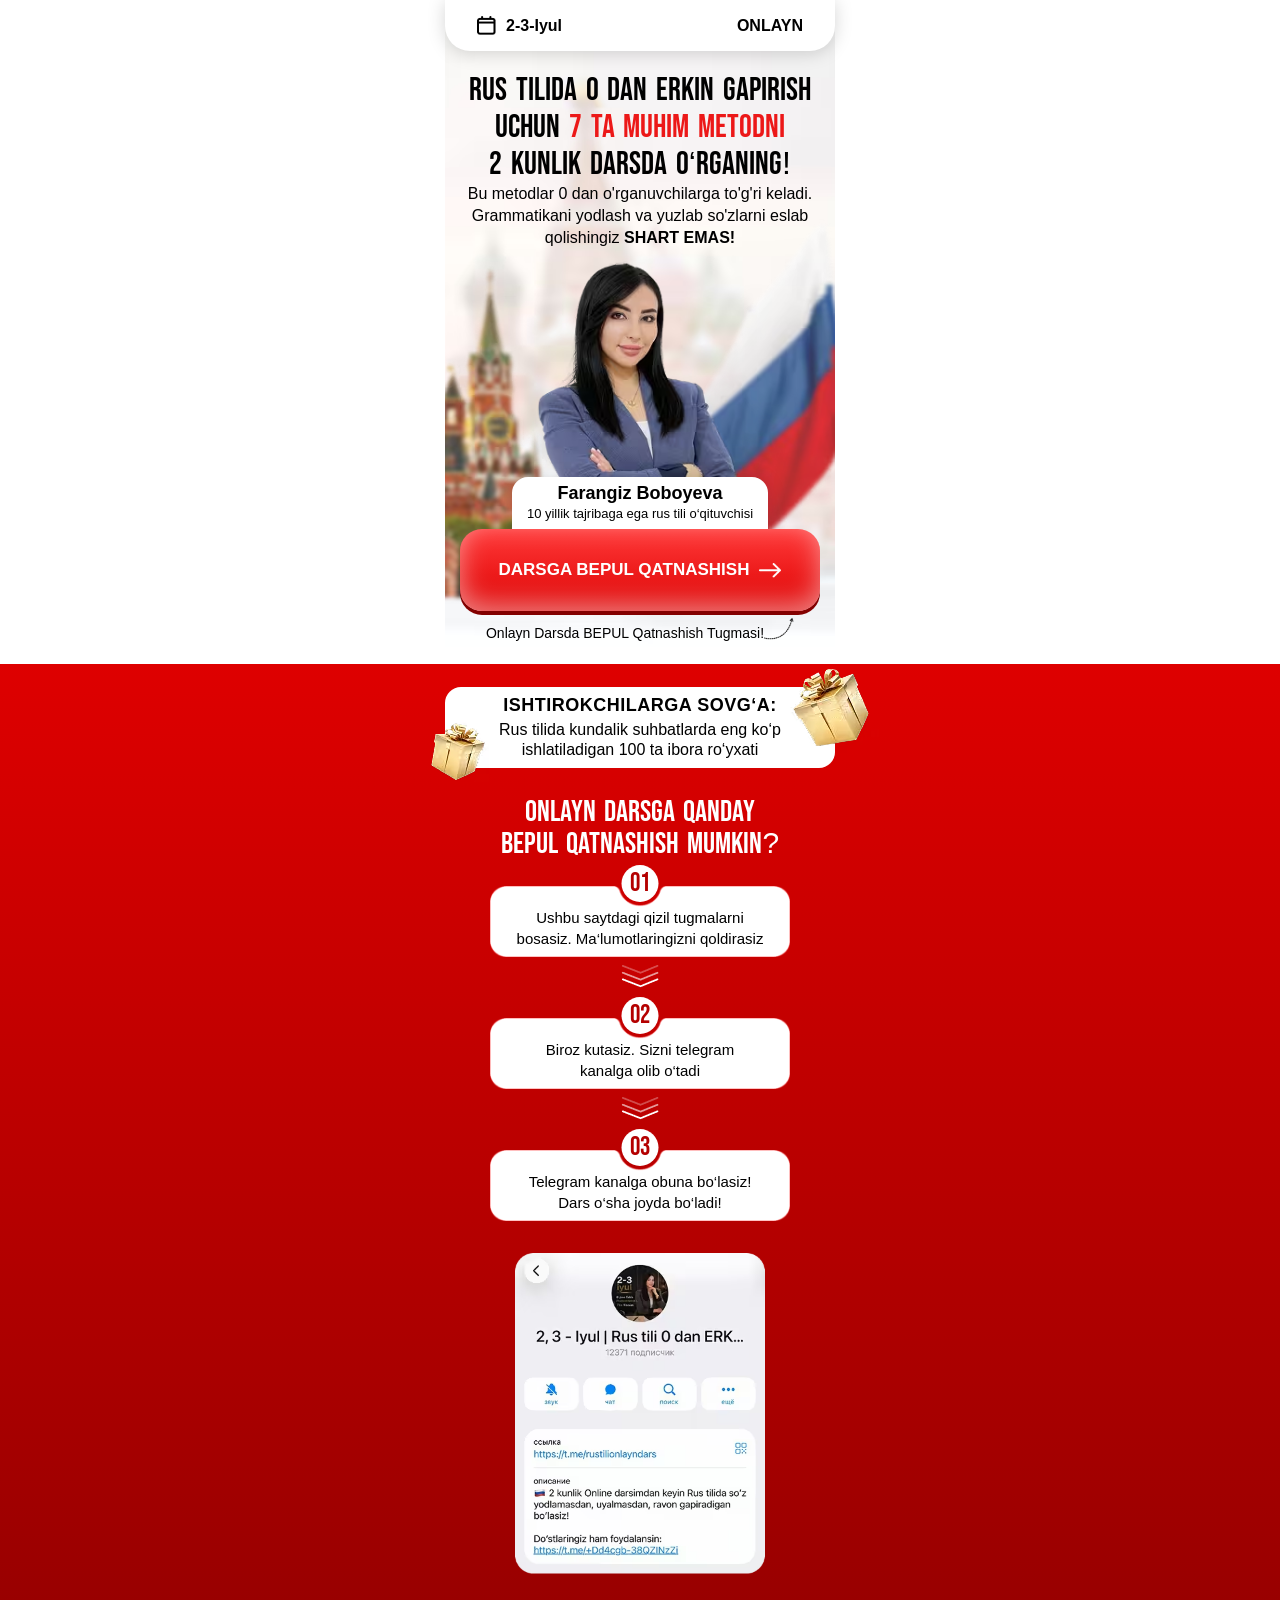
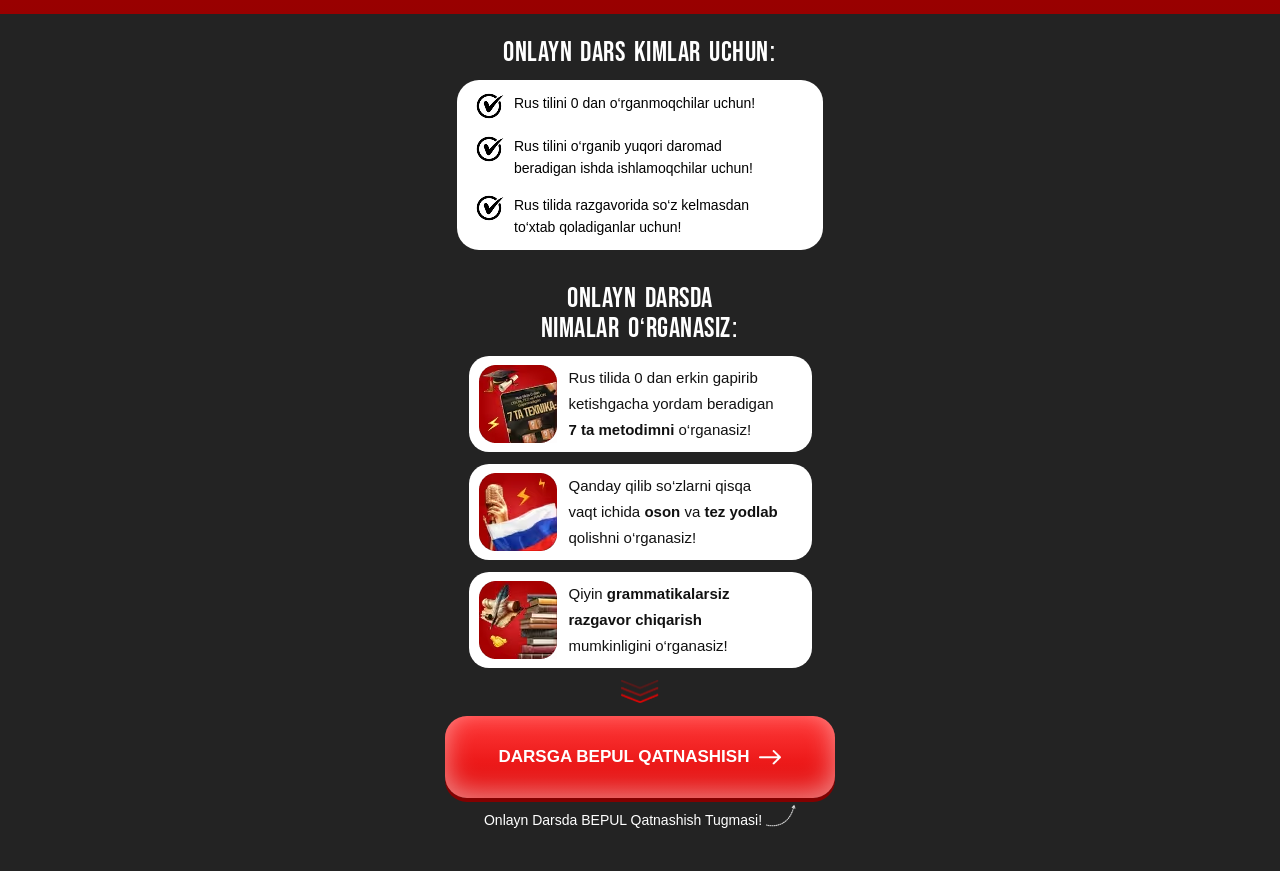
==== commit 47c77d2a: "start" ====
--- a/index.html
+++ b/index.html
@@ -6,7 +6,7 @@
   <meta name="viewport" content="width=device-width, initial-scale=1.0" />
   <title>2-3-Iyul</title>
   <style>
-    *{margin:0;padding:0;box-sizing:border-box}html{overflow-x:hidden}body{background:#fff;color:#000;font-size:16px;font-family:Inter, sans-serif;overflow-x:hidden}.container{max-width:390px;margin:0 auto}.header{display:flex;align-items:center;justify-content:space-between;padding:16px 32px 16px 32px;background:#fff;border-bottom-left-radius:25px;border-bottom-right-radius:25px;box-shadow:0px 2px 17.8px 0px #0000002b;max-width:390px;width:100%;margin:0 auto}.header__item{display:flex;align-items:center;justify-content:center;gap:10px}.header__item span{font-weight:600}.hero{position:relative;max-width:390px;width:100%;margin:0 auto;margin-top:21px;background:url( "../images/bg.avif" ) center / cover no-repeat;background-position:100% 75%;max-height:575px;min-height:555px}.hero__media{position:relative;margin-top:-40px}.hero__media img{display:block;width:100%;height:auto;object-fit:cover}.cta{position:relative;display:flex;flex-direction:column;align-items:center;transform:translateY(-170px);margin-bottom:-170px;padding:0 15px}.cta .cta__btn{margin-top:-30px}.cta__top{position:relative;z-index:1;display:flex;flex-direction:column;align-items:center;gap:2px;width:auto;padding:6px 15px 38px;background:#fff;border-radius:16px;box-shadow:0 2px 17.8px rgba(0, 0, 0, 0.17);text-align:center}.cta__top strong{font-size:18px;font-weight:700}.cta__top span{font-size:13px;color:#000}.cta__btn{position:relative;z-index:2;display:flex;align-items:center;justify-content:center;gap:10px;width:100%;background:linear-gradient(180deg, #ff3a3a 0%, #de0000 100%);border-radius:22px;box-shadow:0px 4px 0px 0px #830000;border:none;outline:none;padding:30px}.cta__btn span{font-family:Inter, sans-serif;font-weight:700;font-size:clamp(14px, 4vw, 17px);line-height:22.08px;letter-spacing:0%;text-align:center;vertical-align:middle;white-space:nowrap;color:#fff;text-decoration:none;text-transform:uppercase}.cta__bottom{position:relative;z-index:1;display:flex;align-items:center;justify-content:center;text-align:center;font-size:clamp(8px, 4vw, 14px);margin-top:10px;gap:4px}.cta__bottom img{transform:translateY(-4px)}.hero h1{font-family:"Bebas Neue" , sans-serif;font-weight:400;font-size:clamp(26px, 8vw, 32px);line-height:37px;text-align:center;text-transform:uppercase}.hero h1 span{color:#ec1818}.hero p{font-family:"Inter" , sans-serif;font-weight:400;font-size:clamp(14px, 4vw, 16px);line-height:22.08px;letter-spacing:0%;text-align:center}
+    *{margin:0;padding:0;box-sizing:border-box}html{overflow-x:hidden}body{background:#fff;color:#000;font-size:16px;font-family:Inter, sans-serif;overflow-x:hidden}.container{max-width:390px;margin:0 auto}.header{display:flex;align-items:center;justify-content:space-between;padding:16px 32px 16px 32px;background:#fff;border-bottom-left-radius:25px;border-bottom-right-radius:25px;box-shadow:0px 2px 17.8px 0px #0000002b;max-width:390px;width:100%;margin:0 auto}.header__item{display:flex;align-items:center;justify-content:center;gap:10px}.header__item span{font-weight:600}.hero-header{max-width: 390px; margin: 0 auto; background:url( "../images/bg.avif" ) center / cover no-repeat;background-position:100% 75%;}.hero{position:relative;max-width:390px;width:100%;margin:0 auto;margin-top:21px;max-height:575px;min-height:555px}.hero__media{position:relative;margin-top:-40px}.hero__media img{display:block;width:100%;height:auto;object-fit:cover}.cta{position:relative;display:flex;flex-direction:column;align-items:center;transform:translateY(-170px);margin-bottom:-170px;padding:0 15px 20px}.cta .cta__btn{margin-top:-30px}.cta__top{position:relative;z-index:1;display:flex;flex-direction:column;align-items:center;gap:2px;width:auto;padding:6px 15px 38px;background:#fff;border-radius:16px;box-shadow:0 2px 17.8px rgba(0, 0, 0, 0.17);text-align:center}.cta__top strong{font-size:18px;font-weight:700}.cta__top span{font-size:13px;color:#000}.cta__btn{position:relative;z-index:2;display:flex;align-items:center;justify-content:center;gap:10px;width:100%;background:linear-gradient(180deg, #ff3a3a 0%, #de0000 100%);border-radius:22px;box-shadow: 0px 4px 0px 0px #830000, 0px -8px 26.9px 0px #FFFFFF80 inset;border:none;outline:none;padding:30px}.cta__btn span{font-family:Inter, sans-serif;font-weight:700;font-size:clamp(14px, 4vw, 17px);line-height:22.08px;letter-spacing:0%;text-align:center;vertical-align:middle;white-space:nowrap;color:#fff;text-decoration:none;text-transform:uppercase}.cta__bottom{position:relative;z-index:1;display:flex;align-items:center;justify-content:center;text-align:center;font-size:clamp(8px, 4vw, 14px);margin-top:10px;gap:4px, }.cta__bottom img{transform:translateY(-4px)}.hero h1{font-family:"Bebas Neue" , sans-serif;font-weight:400;font-size:clamp(26px, 8vw, 32px);line-height:37px;text-align:center;text-transform:uppercase}.hero h1 span{color:#ec1818}.hero p{font-family:"Inter" , sans-serif;font-weight:400;font-size:clamp(14px, 4vw, 16px);line-height:22.08px;letter-spacing:0%;text-align:center}
   </style>
   <link rel="stylesheet" href="./css/main.css" media="print" onload="this.media = 'all'" />
   <noscript>
@@ -17,31 +17,34 @@
 <body>
   <main>
     <section class="home">
-      <div class="header">
-        <div class="header__item">
-          <img src="./images/calendar.png" alt="calendar" width="19" height="19" loading="lazy" decoding="async" />
-          <span>2-3-Iyul</span>
-        </div>
-        <div class="header__item">
-          <span>ONLAYN</span>
-        </div>
-      </div>
-      <div class="hero">
-        <h1>
-          RUS TILIDA 0 DAN ERKIN GAPIRISH <br />
-          UCHUN <span>7 TA MUHIM METODNI</span> <br />
-          2 KUNLIK DARSDA O‘RGANING!
-        </h1>
-        <p>
-          Bu metodlar 0 dan o'rganuvchilarga to'g'ri keladi. <br />
-          Grammatikani yodlash va yuzlab so'zlarni eslab <br />
-          qolishingiz <b>SHART EMAS!</b>
-        </p>
-        <div class="hero__media">
-          <img src="./images/speaker.avif" alt="Farangiz Boboyeva" width="390" height="360" loading="lazy"
-            decoding="async" />
-        </div>
-      </div>
+      <div class="hero-header">
+        <div class="header">
+          <div class="header__item">
+            <img src="./images/calendar.png" alt="calendar" width="19" height="19" loading="lazy" decoding="async" />
+            <span>2-3-Iyul</span>
+          </div>
+          <div class="header__item">
+            <span>ONLAYN</span>
+          </div>
+        </div>
+        <div class="hero">
+          <h1>
+            RUS TILIDA 0 DAN ERKIN GAPIRISH <br />
+            UCHUN <span>7 TA MUHIM METODNI</span> <br />
+            2 KUNLIK DARSDA O‘RGANING!
+          </h1>
+          <p>
+            Bu metodlar 0 dan o'rganuvchilarga to'g'ri keladi. <br />
+            Grammatikani yodlash va yuzlab so'zlarni eslab <br />
+            qolishingiz <b>SHART EMAS!</b>
+          </p>
+          <div class="hero__media">
+            <img src="./images/speaker.avif" alt="Farangiz Boboyeva" width="390" height="360" loading="lazy"
+              decoding="async" />
+          </div>
+        </div>
+      </div>
+      
       <div class="cta container">
         <div class="cta__top">
           <strong>Farangiz Boboyeva</strong>
@@ -71,12 +74,10 @@
             ishlatiladigan 100 ta ibora ro‘yxati
           </p>
         </div>
-
         <h3 class="steps__title">
           ONLAYN DARSGA QANDAY <br />
           BEPUL QATNASHISH MUMKIN?
         </h3>
-
         <ul class="steps__list">
           <li class="step">
             <img class="step__bg" src="./images/item-bg.avif" alt="" width="320" height="81" loading="lazy"
--- a/css/main.css
+++ b/css/main.css
@@ -1,2 +1,2 @@
-@font-face{font-family:Bebas Neue;src:url( "../fonts/BebasNeue-Regular\(AZ09\).woff2" );font-display:swap;font-weight:normal}.steps{margin-top:20px;padding:23px 18px 40px;background:linear-gradient(180deg, #DE0000 0%, #980000 100%);color:#fff}.gift{max-width:390px;margin:0 auto;position:relative;text-align:center;padding:8px 20px;background:#fff;border-radius:16px}.gift__icon{position:absolute}.gift__icon--left{bottom:-18px;left:-5%}.gift__icon--right{top:-30px;right:-12%}.gift h2{position:relative;color:#000;font-family:"Inter" , sans-serif;font-weight:600;font-size:clamp(14px, 4.5vw, 18px);letter-spacing:0.5px;text-transform:uppercase;margin-bottom:4px}.gift p{position:relative;z-index:1;color:#000;font-size:clamp(12px, 4vw, 16px);line-height:20px}.steps__title{margin-top:28px;font-family:"Bebas Neue" , sans-serif;font-weight:400;font-size:30px;line-height:32px;text-align:center;text-transform:uppercase}.steps__list{list-style:none;margin-top:26px;display:flex;flex-direction:column;justify-content:center;align-items:center}.steps__list .img{margin-top:8px;margin-bottom:26px}.step{position:relative;padding:21px 20px 8px 20px;text-align:center;max-width:300px;width:100%;margin:0 auto}.step__bg{position:absolute;inset:0;z-index:0;width:100%;height:100%;object-fit:fill}.step__num{position:absolute;z-index:2;top:-21px;left:50%;transform:translateX(-50%);display:flex;align-items:center;justify-content:center;width:37px;height:37px;border-radius:50%;background:#fff;color:#B40000;font-family:"Bebas Neue" , sans-serif;font-size:20px}.step p{position:relative;z-index:1;color:#000;font-size:clamp(12px, 4vw, 15px);line-height:21px}.steps__screen{margin-top:32px}.steps__screen img{display:block;width:100%;max-width:250px;margin:0 auto;height:auto;border-radius:16px}.info{padding:24px 12px 40px;background:#232323;color:#fff}.info__title{max-width:390px;margin:0 auto;font-family:"Bebas Neue" , sans-serif;font-weight:400;font-size:28px;line-height:30px;text-align:center;text-transform:uppercase;letter-spacing:0.5px}.checklist{list-style:none;padding:12px 19px;background:#fff;border-radius:22px;display:flex;flex-direction:column;gap:15px;max-width:366px;width:100%;margin:12px auto 34px}.checklist li{display:flex;align-items:flex-start;gap:10px}.checklist img{flex-shrink:0;width:28px;height:28px}.checklist p{color:#000;font-size:clamp(11px, 4vw, 14px);line-height:22px}.learn{list-style:none;margin-top:12px;display:flex;flex-direction:column;gap:12px}.learn__item{display:flex;align-items:center;gap:12px;padding:9px 10px;background:#fff;border-radius:20px;max-width:343px;width:100%;margin:0 auto}.learn__item p{color:#111;font-size:clamp(11px, 3vw, 15px);line-height:26px}.learn__item strong{font-weight:700}.info__chevron{display:flex;justify-content:center;margin:12px 0 12px}.info__chevron img{width:40px;height:auto}.info__note{margin-top:10px;text-align:center;display:flex;align-items:center;justify-content:center;white-space:nowrap;font-size:clamp(10px, 3.5vw, 14px);color:#fff;gap:4px}.info__note img{transform:translateY(-4px)}@media(max-width: 380px){.gift__icon--left{left: -8%}.gift__icon--right{right: -18%}}@media (max-width:360px){.checklist{padding:12px} .gift__icon--left{left: -11%}.gift__icon--right{right: -22%}}
+@font-face{font-family:Bebas Neue;src:url( "../fonts/BebasNeue-Regular\(AZ09\).woff2" );font-display:swap;font-weight:normal}.steps{padding:23px 18px 40px;background:linear-gradient(180deg, #DE0000 0%, #980000 100%);color:#fff}.gift{max-width:390px;margin:0 auto;position:relative;text-align:center;padding:8px 20px;background:#fff;border-radius:16px}.gift__icon{position:absolute}.gift__icon--left{bottom:-18px;left:-5%}.gift__icon--right{top:-30px;right:-12%}.gift h2{position:relative;color:#000;font-family:"Inter" , sans-serif;font-weight:600;font-size:clamp(14px, 4.5vw, 18px);letter-spacing:0.5px;text-transform:uppercase;margin-bottom:4px}.gift p{position:relative;z-index:1;color:#000;font-size:clamp(12px, 4vw, 16px);line-height:20px}.steps__title{margin-top:28px;font-family:"Bebas Neue" , sans-serif;font-weight:400;font-size:30px;line-height:32px;text-align:center;text-transform:uppercase}.steps__list{list-style:none;margin-top:26px;display:flex;flex-direction:column;justify-content:center;align-items:center}.steps__list .img{margin-top:8px;margin-bottom:26px}.step{position:relative;padding:21px 20px 8px 20px;text-align:center;max-width:300px;width:100%;margin:0 auto}.step__bg{position:absolute;inset:0;z-index:0;width:100%;height:100%;object-fit:fill}.step__num{position:absolute;z-index:2;top:-21px;left:50%;transform:translateX(-50%);display:flex;align-items:center;justify-content:center;width:37px;height:37px;border-radius:50%;background:#fff;color:#B40000;font-family:"Bebas Neue" , sans-serif;font-size:26px}.step p{position:relative;z-index:1;color:#000;font-size:clamp(12px, 4vw, 15px);line-height:21px}.steps__screen{margin-top:32px}.steps__screen img{display:block;width:100%;max-width:250px;margin:0 auto;height:auto;border-radius:16px}.info{padding:24px 12px 40px;background:#232323;color:#fff}.info__title{max-width:390px;margin:0 auto;font-family:"Bebas Neue" , sans-serif;font-weight:400;font-size:28px;line-height:30px;text-align:center;text-transform:uppercase;letter-spacing:0.5px}.checklist{list-style:none;padding:12px 19px;background:#fff;border-radius:22px;display:flex;flex-direction:column;gap:15px;max-width:366px;width:100%;margin:12px auto 34px}.checklist li{display:flex;align-items:flex-start;gap:10px}.checklist img{flex-shrink:0;width:28px;height:28px}.checklist p{color:#000;font-size:clamp(11px, 4vw, 14px);line-height:22px}.learn{list-style:none;margin-top:12px;display:flex;flex-direction:column;gap:12px}.learn__item{display:flex;align-items:center;gap:12px;padding:9px 10px;background:#fff;border-radius:20px;max-width:343px;width:100%;margin:0 auto}.learn__item p{color:#111;font-size:clamp(11px, 4vw, 15px);line-height:26px}.learn__item strong{font-weight:700}.info__chevron{display:flex;justify-content:center;margin:12px 0 12px}.info__chevron img{width:40px;height:auto}.info__note{margin-top:10px;text-align:center;display:flex;align-items:center;justify-content:center;white-space:nowrap;font-size:clamp(10px, 3.5vw, 14px);color:#fff;gap:4px}.info__note img{transform:translateY(-4px)}@media(max-width: 380px){.gift__icon--left{left: -8%}.gift__icon--right{right: -18%}}@media (max-width:360px){.checklist{padding:12px} .gift__icon--left{left: -11%}.gift__icon--right{right: -22%}}
 .homeModal, .homeModalOverlay {position: fixed;top: 0;height: 100vh;width: 100%;left: 0;}.homeModal {z-index: 30;justify-content: center;align-items: center;display: flex;}.homeModalOverlay {background-color: rgba(0, 0, 0, 0.3);backdrop-filter: blur(5px);}.homeFormContainer {position: relative;z-index: 30;background-color: #fff;color: #000;border-radius: 8px;padding: 20px 40px 40px;width: 100%;max-width: 520px;box-shadow: 0 4px 12px rgba(0, 0, 0, 0.1);margin: 0 20px;position: fixed;top: 50%;left: 50%;transform: translate(-50%, -50%);}.homeFormTop {display: flex;justify-content: space-between;}.homeFormTopTitle {font-family: Inter, sans-serif;font-size: clamp(21px, 6.6vw, 24px);margin: 0 0 20px;color: #000;font-weight: 600;text-align: center;margin-left: auto;margin-right: auto;}.closeButton {background: 0 0;border: none;cursor: pointer;padding: 4px;justify-content: center;align-items: center;display: flex;position: absolute;top: 20px;right: 20px;color: #000;}.homeFormErrorText {color: #e53e3e;margin-bottom: 12px;font-size: 14px;font-family: system-ui, -apple-system, BlinkMacSystemFont, "Segoe UI", sans-serif;padding-top: 5px;padding-bottom: 5px;}.HomeFormRowInput, .HomeFormRowLabel {font-family: system-ui, -apple-system, BlinkMacSystemFont, "Segoe UI", sans-serif;font-size: 18px;}.HomeFormRow {margin-bottom: 20px;}.HomeFormRowLabel {display: block;margin-bottom: 6px;color: #000;}.HomeFormRowInput {width: 100%;padding: 10px 16px;border: 1px solid #c9c9c9;min-height: 48px;background-color: #f3f7f8;border-radius: 6px;font-weight: 400;outline: 0;height: 50px;transition: border-color 0.2s;}.HomeFormRowInput:focus {border-color: #e71f1f;}.HomeFormRowInput::placeholder {color: #aaa;}.HomeFormBtn {font-family: sans-serif;height: 60px;width: 100%;cursor: pointer;border-radius: 10px;background-color: #e71f1f;transition: 0.3s;font-weight: 700;font-size: 28px;color: white;text-transform: uppercase;border: none;position: relative;display: flex;align-items: center;justify-content: center;}.phone-input-container {display: flex;align-items: center;position: relative;border: 1px solid #c9c9c9;background-color: transparent;border-radius: 6px;}.phone-input-container:focus {border-color: #e71f1f;}.selected-code {display: flex;margin-left: 10px;}.country-selector {position: relative;margin-right: 10px;}.selected-country {display: flex;align-items: center;padding: 10px;padding-right: 0;border-radius: 6px;cursor: pointer;min-height: 50px;font-family: sans-serif !important;font-size: 18px;font-weight: 400 !important;min-width: max-content;border: none;background-color: transparent;}.country-dropdown {position: absolute;top: 110%;left: 0;width: 100%;background-color: #fff;border: 1px solid #c9c9c9;border-radius: 6px;box-shadow: 0 4px 12px rgba(0, 0, 0, 0.1);z-index: 40;max-height: 200px;overflow-y: auto;font-family: sans-serif !important;font-weight: 400 !important;}.country-option {display: flex;justify-content: space-between;align-items: center;padding: 10px;cursor: pointer;font-family: sans-serif;font-weight: 400 !important;}.country-option:hover {background-color: #f3f7f8;}.country-option.selected {background-color: #e6f0fa;}@media screen and (max-width: 768px) {.homeFormContainer {max-width: 100%;padding: 80px 20px 20px;margin: 0;border-radius: 6px;height: 100vh;}.homeFormTopTitle {text-align: center;max-width: 408px;margin-left: auto;margin-right: auto;font-weight: 700;margin-bottom: 15px;}.homeFormTop {flex-direction: column;align-items: flex-start;}.closeButton {width: 100%;height: 50px;background-color: #000;color: #fff;padding-right: 20px;top: 0;left: 0;justify-content: end;}.homeFormErrorText {font-size: 12px;margin-bottom: 8px;}.HomeFormRowLabel {margin-bottom: 6px;}.HomeFormRowInput {padding: 0 12px;min-height: 40px;background-color: transparent;}.HomeFormRowInput::placeholder {color: #a3a3a3;}.HomeFormBtn {font-size: 18px;font-weight: 700;margin-top: 24px;}}@media screen and (max-width: 480px) {.homeFormContainer {max-width: 100%;padding: 80px 20px 20px;margin: 0;border-radius: 6px;height: 100vh;}.homeFormTopTitle {text-align: center;margin: 0 auto 15px;}.homeFormErrorText {font-size: 12px;margin-bottom: 8px;}.HomeFormRowLabel {margin-bottom: 6px;}.HomeFormRowInput {padding: 0 12px;min-height: 40px;background-color: transparent;border-radius: 10px;}.HomeFormRowInput::placeholder {color: #a3a3a3;}.HomeFormBtn {font-size: 16px;padding: 10px 0;margin-top: 24px;height: 50px;}}
--- a/css/main.css
+++ b/css/main.css
@@ -1,2 +1,2 @@
-@font-face{font-family:Bebas Neue;src:url( "../fonts/BebasNeue-Regular\(AZ09\).woff2" );font-display:swap;font-weight:normal}.steps{margin-top:20px;padding:23px 18px 40px;background:linear-gradient(180deg, #DE0000 0%, #980000 100%);color:#fff}.gift{max-width:390px;margin:0 auto;position:relative;text-align:center;padding:8px 20px;background:#fff;border-radius:16px}.gift__icon{position:absolute}.gift__icon--left{bottom:-18px;left:-5%}.gift__icon--right{top:-30px;right:-12%}.gift h2{position:relative;color:#000;font-family:"Inter" , sans-serif;font-weight:600;font-size:clamp(14px, 4.5vw, 18px);letter-spacing:0.5px;text-transform:uppercase;margin-bottom:4px}.gift p{position:relative;z-index:1;color:#000;font-size:clamp(12px, 4vw, 16px);line-height:20px}.steps__title{margin-top:28px;font-family:"Bebas Neue" , sans-serif;font-weight:400;font-size:30px;line-height:32px;text-align:center;text-transform:uppercase}.steps__list{list-style:none;margin-top:26px;display:flex;flex-direction:column;justify-content:center;align-items:center}.steps__list .img{margin-top:8px;margin-bottom:26px}.step{position:relative;padding:21px 20px 8px 20px;text-align:center;max-width:300px;width:100%;margin:0 auto}.step__bg{position:absolute;inset:0;z-index:0;width:100%;height:100%;object-fit:fill}.step__num{position:absolute;z-index:2;top:-21px;left:50%;transform:translateX(-50%);display:flex;align-items:center;justify-content:center;width:37px;height:37px;border-radius:50%;background:#fff;color:#B40000;font-family:"Bebas Neue" , sans-serif;font-size:20px}.step p{position:relative;z-index:1;color:#000;font-size:clamp(12px, 4vw, 15px);line-height:21px}.steps__screen{margin-top:32px}.steps__screen img{display:block;width:100%;max-width:250px;margin:0 auto;height:auto;border-radius:16px}.info{padding:24px 12px 40px;background:#232323;color:#fff}.info__title{max-width:390px;margin:0 auto;font-family:"Bebas Neue" , sans-serif;font-weight:400;font-size:28px;line-height:30px;text-align:center;text-transform:uppercase;letter-spacing:0.5px}.checklist{list-style:none;padding:12px 19px;background:#fff;border-radius:22px;display:flex;flex-direction:column;gap:15px;max-width:366px;width:100%;margin:12px auto 34px}.checklist li{display:flex;align-items:flex-start;gap:10px}.checklist img{flex-shrink:0;width:28px;height:28px}.checklist p{color:#000;font-size:clamp(11px, 4vw, 14px);line-height:22px}.learn{list-style:none;margin-top:12px;display:flex;flex-direction:column;gap:12px}.learn__item{display:flex;align-items:center;gap:12px;padding:9px 10px;background:#fff;border-radius:20px;max-width:343px;width:100%;margin:0 auto}.learn__item p{color:#111;font-size:clamp(11px, 3vw, 15px);line-height:26px}.learn__item strong{font-weight:700}.info__chevron{display:flex;justify-content:center;margin:12px 0 12px}.info__chevron img{width:40px;height:auto}.info__note{margin-top:10px;text-align:center;display:flex;align-items:center;justify-content:center;white-space:nowrap;font-size:clamp(10px, 3.5vw, 14px);color:#fff;gap:4px}.info__note img{transform:translateY(-4px)}@media(max-width: 380px){.gift__icon--left{left: -8%}.gift__icon--right{right: -18%}}@media (max-width:360px){.checklist{padding:12px} .gift__icon--left{left: -11%}.gift__icon--right{right: -22%}}
+@font-face{font-family:Bebas Neue;src:url( "../fonts/BebasNeue-Regular\(AZ09\).woff2" );font-display:swap;font-weight:normal}.steps{padding:23px 18px 40px;background:linear-gradient(180deg, #DE0000 0%, #980000 100%);color:#fff}.gift{max-width:390px;margin:0 auto;position:relative;text-align:center;padding:8px 20px;background:#fff;border-radius:16px}.gift__icon{position:absolute}.gift__icon--left{bottom:-18px;left:-5%}.gift__icon--right{top:-30px;right:-12%}.gift h2{position:relative;color:#000;font-family:"Inter" , sans-serif;font-weight:600;font-size:clamp(14px, 4.5vw, 18px);letter-spacing:0.5px;text-transform:uppercase;margin-bottom:4px}.gift p{position:relative;z-index:1;color:#000;font-size:clamp(12px, 4vw, 16px);line-height:20px}.steps__title{margin-top:28px;font-family:"Bebas Neue" , sans-serif;font-weight:400;font-size:30px;line-height:32px;text-align:center;text-transform:uppercase}.steps__list{list-style:none;margin-top:26px;display:flex;flex-direction:column;justify-content:center;align-items:center}.steps__list .img{margin-top:8px;margin-bottom:26px}.step{position:relative;padding:21px 20px 8px 20px;text-align:center;max-width:300px;width:100%;margin:0 auto}.step__bg{position:absolute;inset:0;z-index:0;width:100%;height:100%;object-fit:fill}.step__num{position:absolute;z-index:2;top:-21px;left:50%;transform:translateX(-50%);display:flex;align-items:center;justify-content:center;width:37px;height:37px;border-radius:50%;background:#fff;color:#B40000;font-family:"Bebas Neue" , sans-serif;font-size:26px}.step p{position:relative;z-index:1;color:#000;font-size:clamp(12px, 4vw, 15px);line-height:21px}.steps__screen{margin-top:32px}.steps__screen img{display:block;width:100%;max-width:250px;margin:0 auto;height:auto;border-radius:16px}.info{padding:24px 12px 40px;background:#232323;color:#fff}.info__title{max-width:390px;margin:0 auto;font-family:"Bebas Neue" , sans-serif;font-weight:400;font-size:28px;line-height:30px;text-align:center;text-transform:uppercase;letter-spacing:0.5px}.checklist{list-style:none;padding:12px 19px;background:#fff;border-radius:22px;display:flex;flex-direction:column;gap:15px;max-width:366px;width:100%;margin:12px auto 34px}.checklist li{display:flex;align-items:flex-start;gap:10px}.checklist img{flex-shrink:0;width:28px;height:28px}.checklist p{color:#000;font-size:clamp(11px, 4vw, 14px);line-height:22px}.learn{list-style:none;margin-top:12px;display:flex;flex-direction:column;gap:12px}.learn__item{display:flex;align-items:center;gap:12px;padding:9px 10px;background:#fff;border-radius:20px;max-width:343px;width:100%;margin:0 auto}.learn__item p{color:#111;font-size:clamp(11px, 4vw, 15px);line-height:26px}.learn__item strong{font-weight:700}.info__chevron{display:flex;justify-content:center;margin:12px 0 12px}.info__chevron img{width:40px;height:auto}.info__note{margin-top:10px;text-align:center;display:flex;align-items:center;justify-content:center;white-space:nowrap;font-size:clamp(10px, 3.5vw, 14px);color:#fff;gap:4px}.info__note img{transform:translateY(-4px)}@media(max-width: 380px){.gift__icon--left{left: -8%}.gift__icon--right{right: -18%}}@media (max-width:360px){.checklist{padding:12px} .gift__icon--left{left: -11%}.gift__icon--right{right: -22%}}
 .homeModal, .homeModalOverlay {position: fixed;top: 0;height: 100vh;width: 100%;left: 0;}.homeModal {z-index: 30;justify-content: center;align-items: center;display: flex;}.homeModalOverlay {background-color: rgba(0, 0, 0, 0.3);backdrop-filter: blur(5px);}.homeFormContainer {position: relative;z-index: 30;background-color: #fff;color: #000;border-radius: 8px;padding: 20px 40px 40px;width: 100%;max-width: 520px;box-shadow: 0 4px 12px rgba(0, 0, 0, 0.1);margin: 0 20px;position: fixed;top: 50%;left: 50%;transform: translate(-50%, -50%);}.homeFormTop {display: flex;justify-content: space-between;}.homeFormTopTitle {font-family: Inter, sans-serif;font-size: clamp(21px, 6.6vw, 24px);margin: 0 0 20px;color: #000;font-weight: 600;text-align: center;margin-left: auto;margin-right: auto;}.closeButton {background: 0 0;border: none;cursor: pointer;padding: 4px;justify-content: center;align-items: center;display: flex;position: absolute;top: 20px;right: 20px;color: #000;}.homeFormErrorText {color: #e53e3e;margin-bottom: 12px;font-size: 14px;font-family: system-ui, -apple-system, BlinkMacSystemFont, "Segoe UI", sans-serif;padding-top: 5px;padding-bottom: 5px;}.HomeFormRowInput, .HomeFormRowLabel {font-family: system-ui, -apple-system, BlinkMacSystemFont, "Segoe UI", sans-serif;font-size: 18px;}.HomeFormRow {margin-bottom: 20px;}.HomeFormRowLabel {display: block;margin-bottom: 6px;color: #000;}.HomeFormRowInput {width: 100%;padding: 10px 16px;border: 1px solid #c9c9c9;min-height: 48px;background-color: #f3f7f8;border-radius: 6px;font-weight: 400;outline: 0;height: 50px;transition: border-color 0.2s;}.HomeFormRowInput:focus {border-color: #e71f1f;}.HomeFormRowInput::placeholder {color: #aaa;}.HomeFormBtn {font-family: sans-serif;height: 60px;width: 100%;cursor: pointer;border-radius: 10px;background-color: #e71f1f;transition: 0.3s;font-weight: 700;font-size: 28px;color: white;text-transform: uppercase;border: none;position: relative;display: flex;align-items: center;justify-content: center;}.phone-input-container {display: flex;align-items: center;position: relative;border: 1px solid #c9c9c9;background-color: transparent;border-radius: 6px;}.phone-input-container:focus {border-color: #e71f1f;}.selected-code {display: flex;margin-left: 10px;}.country-selector {position: relative;margin-right: 10px;}.selected-country {display: flex;align-items: center;padding: 10px;padding-right: 0;border-radius: 6px;cursor: pointer;min-height: 50px;font-family: sans-serif !important;font-size: 18px;font-weight: 400 !important;min-width: max-content;border: none;background-color: transparent;}.country-dropdown {position: absolute;top: 110%;left: 0;width: 100%;background-color: #fff;border: 1px solid #c9c9c9;border-radius: 6px;box-shadow: 0 4px 12px rgba(0, 0, 0, 0.1);z-index: 40;max-height: 200px;overflow-y: auto;font-family: sans-serif !important;font-weight: 400 !important;}.country-option {display: flex;justify-content: space-between;align-items: center;padding: 10px;cursor: pointer;font-family: sans-serif;font-weight: 400 !important;}.country-option:hover {background-color: #f3f7f8;}.country-option.selected {background-color: #e6f0fa;}@media screen and (max-width: 768px) {.homeFormContainer {max-width: 100%;padding: 80px 20px 20px;margin: 0;border-radius: 6px;height: 100vh;}.homeFormTopTitle {text-align: center;max-width: 408px;margin-left: auto;margin-right: auto;font-weight: 700;margin-bottom: 15px;}.homeFormTop {flex-direction: column;align-items: flex-start;}.closeButton {width: 100%;height: 50px;background-color: #000;color: #fff;padding-right: 20px;top: 0;left: 0;justify-content: end;}.homeFormErrorText {font-size: 12px;margin-bottom: 8px;}.HomeFormRowLabel {margin-bottom: 6px;}.HomeFormRowInput {padding: 0 12px;min-height: 40px;background-color: transparent;}.HomeFormRowInput::placeholder {color: #a3a3a3;}.HomeFormBtn {font-size: 18px;font-weight: 700;margin-top: 24px;}}@media screen and (max-width: 480px) {.homeFormContainer {max-width: 100%;padding: 80px 20px 20px;margin: 0;border-radius: 6px;height: 100vh;}.homeFormTopTitle {text-align: center;margin: 0 auto 15px;}.homeFormErrorText {font-size: 12px;margin-bottom: 8px;}.HomeFormRowLabel {margin-bottom: 6px;}.HomeFormRowInput {padding: 0 12px;min-height: 40px;background-color: transparent;border-radius: 10px;}.HomeFormRowInput::placeholder {color: #a3a3a3;}.HomeFormBtn {font-size: 16px;padding: 10px 0;margin-top: 24px;height: 50px;}}
